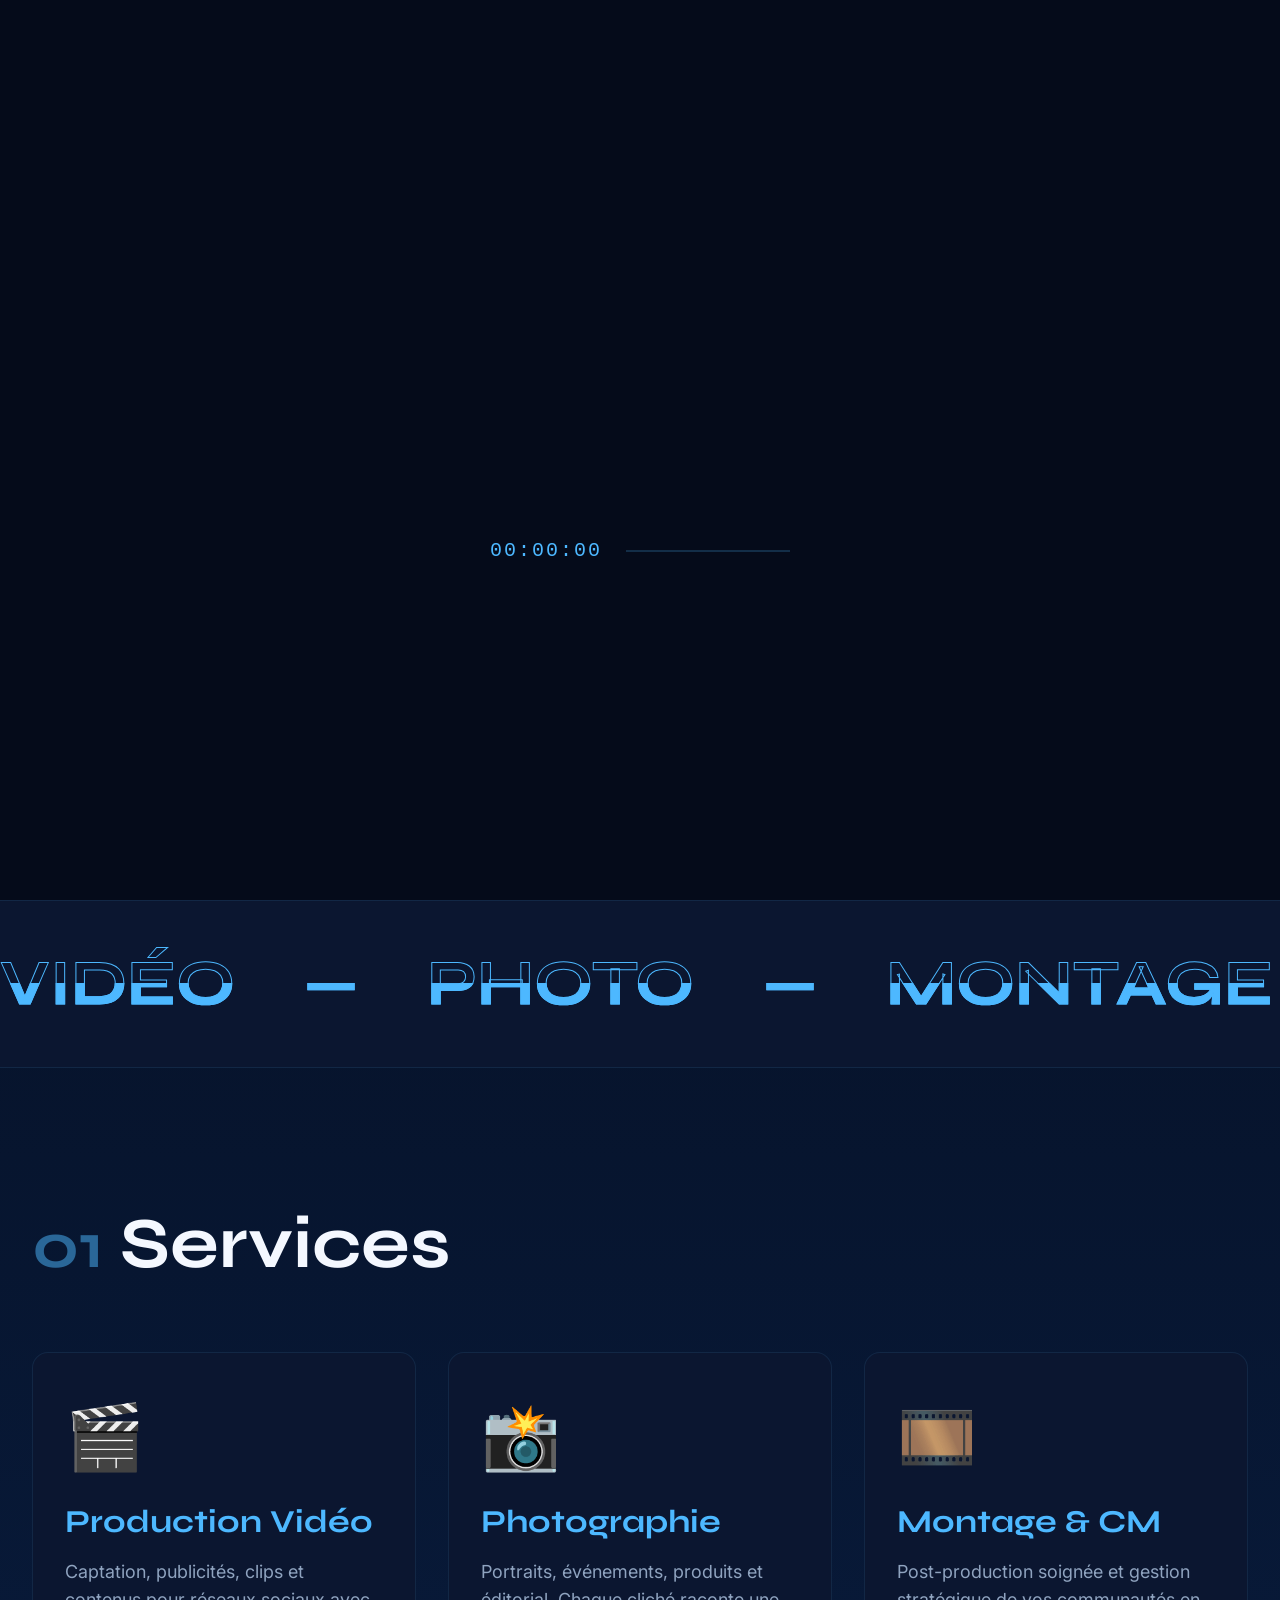
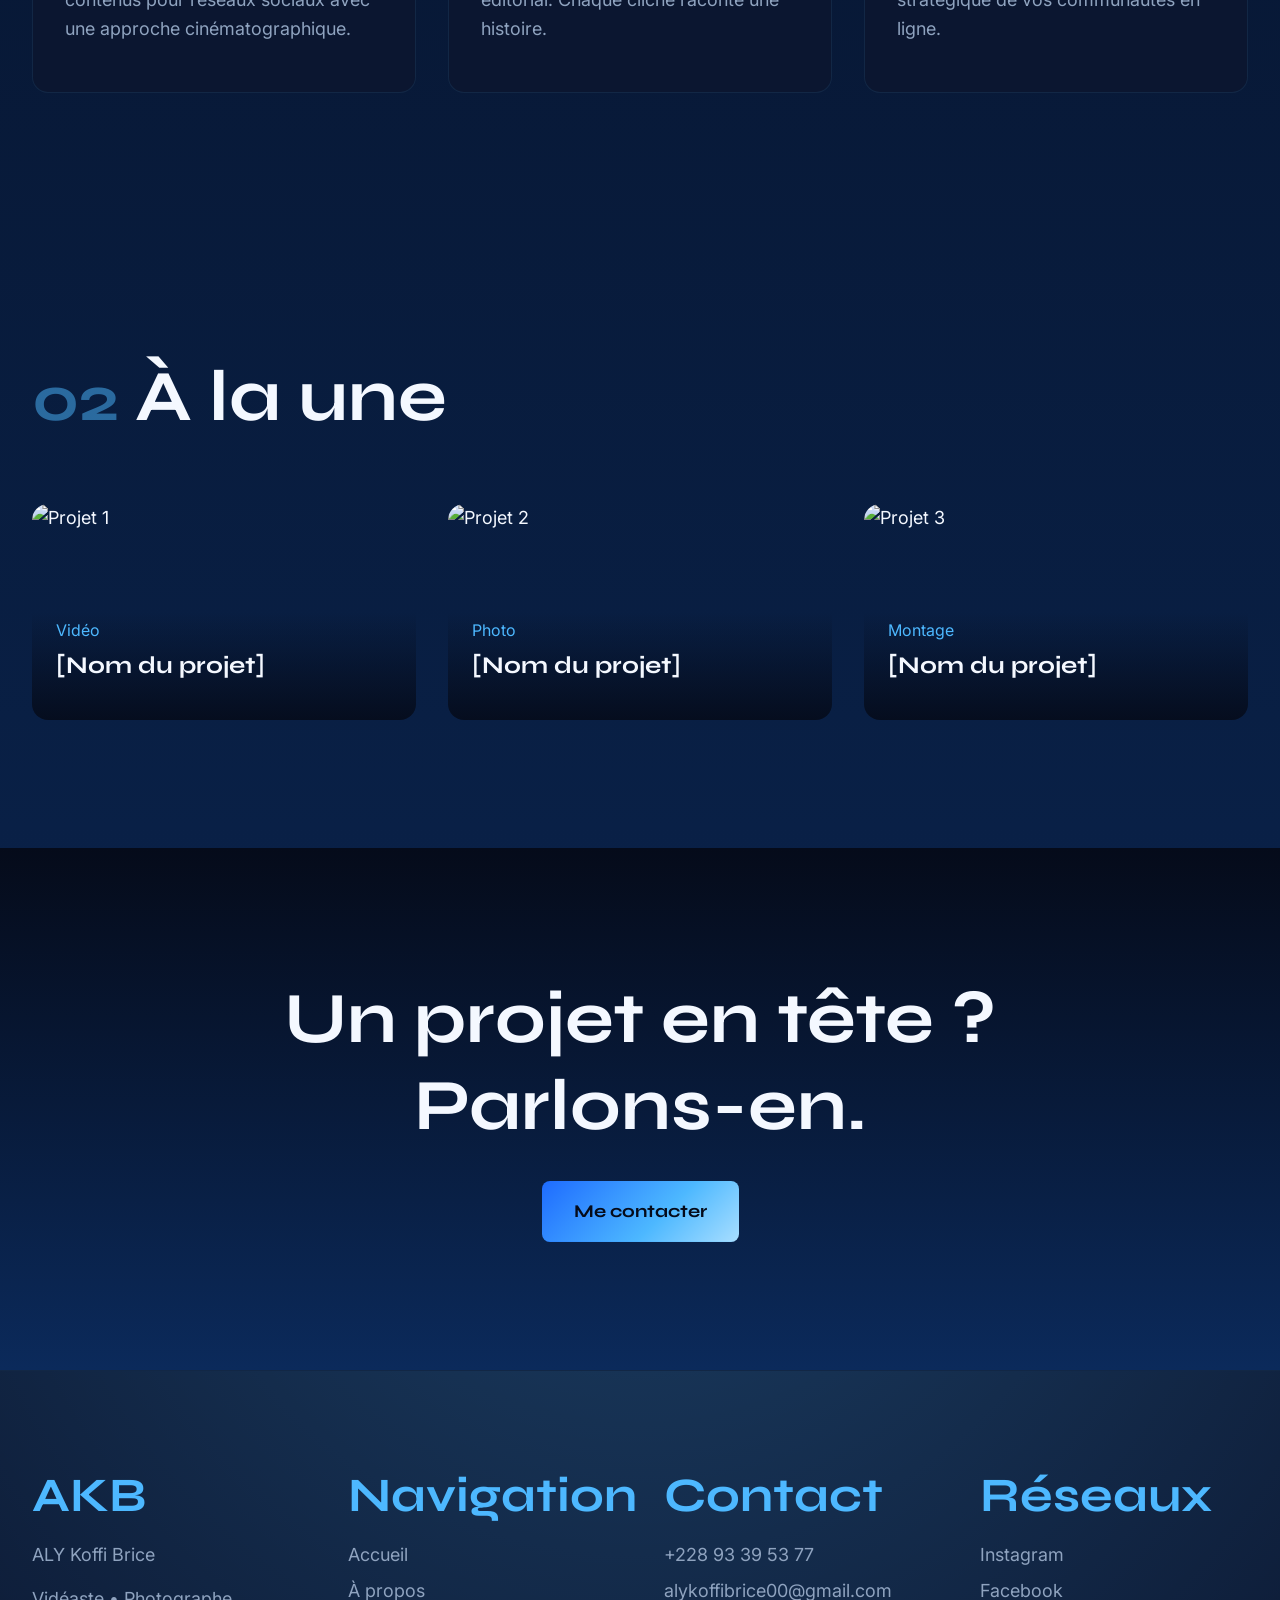
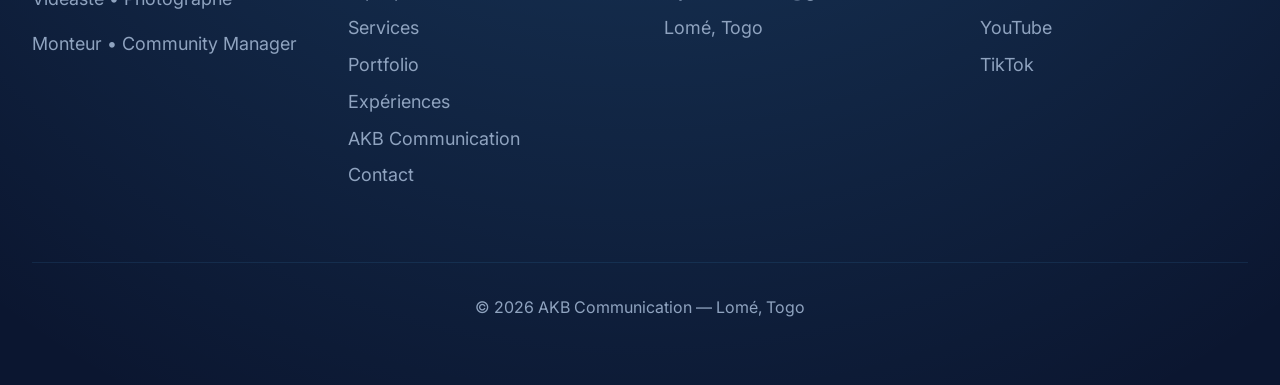
==== index.html @ 1d5a9c7b "fix: commentaire des liens favicon (fichiers inexistents)" ====
<!DOCTYPE html>
<html lang="fr">
<head>
    <meta charset="UTF-8">
    <meta name="viewport" content="width=device-width, initial-scale=1.0">
    <meta name="description" content="Portfolio d'ALY Koffi Brice (AKB), vidéaste, photographe, monteur vidéo et Community Manager basé à Lomé, Togo. Création de contenus audiovisuels professionnels pour marques et événements.">
    <meta name="keywords" content="vidéaste Lomé, photographe Lomé, monteur vidéo Togo, community manager Lomé, agence de communication Lomé, production vidéo, AKB Communication">
    <meta name="author" content="ALY Koffi Brice">
    <meta name="theme-color" content="#050B1A">
    
    <!-- Open Graph / Facebook -->
    <meta property="og:type" content="website">
    <meta property="og:url" content="https://akbdigital.com/">
    <meta property="og:title" content="AKB | Portfolio - Vidéaste & Photographe à Lomé, Togo">
    <meta property="og:description" content="Portfolio d'ALY Koffi Brice (AKB), vidéaste, photographe, monteur vidéo et Community Manager basé à Lomé, Togo.">
    <meta property="og:image" content="https://akbdigital.com/assets/images/hero-poster.jpg">
    <meta property="og:image:width" content="1200">
    <meta property="og:image:height" content="630">
    
    <!-- Twitter Card -->
    <meta name="twitter:card" content="summary_large_image">
    <meta name="twitter:title" content="AKB | Portfolio - Vidéaste & Photographe à Lomé, Togo">
    <meta name="twitter:description" content="Portfolio d'ALY Koffi Brice (AKB), vidéaste, photographe, monteur vidéo et Community Manager basé à Lomé, Togo.">
    <meta name="twitter:image" content="https://akbdigital.com/assets/images/hero-poster.jpg">
    
    <!-- Canonical -->
    <link rel="canonical" href="https://akbdigital.com/">
    
    <!-- Favicon (à décommenter après création des fichiers) -->
    <!-- <link rel="icon" type="image/png" sizes="32x32" href="assets/icons/favicon-32x32.png"> -->
    <!-- <link rel="icon" type="image/png" sizes="16x16" href="assets/icons/favicon-16x16.png"> -->
    <!-- <link rel="apple-touch-icon" sizes="180x180" href="assets/icons/apple-touch-icon.png"> -->
    
    <title>AKB | Portfolio - Vidéaste & Photographe à Lomé, Togo</title>

    <!-- Google Fonts -->
    <link rel="preconnect" href="https://fonts.googleapis.com">
    <link rel="preconnect" href="https://fonts.gstatic.com" crossorigin>
    <link href="https://fonts.googleapis.com/css2?family=Inter:wght@400;500;600&family=Syne:wght@600;700;800&display=swap" rel="stylesheet">

    <!-- CSS -->
    <link rel="stylesheet" href="css/style.css">
    <link rel="stylesheet" href="css/animations.css">
    
    <!-- JSON-LD Person -->
    <script type="application/ld+json">
    {
        "@context": "https://schema.org",
        "@type": "Person",
        "name": "ALY Koffi Brice",
        "jobTitle": "Vidéaste, Photographe, Monteur vidéo et Community Manager",
        "email": "alykoffibrice00@gmail.com",
        "telephone": "+228 93 39 53 77",
        "address": {
            "@type": "PostalAddress",
            "addressLocality": "Lomé",
            "addressCountry": "Togo"
        },
        "url": "https://akbdigital.com",
        "sameAs": [
            "https://github.com/flex68016-del/akbdigital"
        ],
        "knowsAbout": [
            "Production vidéo",
            "Photographie",
            "Montage vidéo",
            "Community Management",
            "Communication digitale"
        ]
    }
    </script>
</head>
<body>
    <!-- Lien d'accès rapide au contenu (accessibilité) -->
    <a href="#main-content" class="skip-link">Aller au contenu principal</a>
    <!-- Loader d'introduction -->
    <div class="loader" aria-hidden="true">
        <div class="loader__logo">
            <span class="loader__logo-char">A</span>
            <span class="loader__logo-char">K</span>
            <span class="loader__logo-char">B</span>
        </div>
        <div class="loader__progress">
            <div class="loader__counter">00:00:00</div>
            <div class="loader__bar-container">
                <div class="loader__bar"></div>
            </div>
        </div>
    </div>

    <!-- Curseur personnalisé -->
    <div class="custom-cursor" aria-hidden="true">
        <div class="custom-cursor__dot"></div>
        <div class="custom-cursor__circle"></div>
    </div>

    <!-- Transition de page -->
    <div class="page-transition" aria-hidden="true"></div>

    <!-- Header -->
    <header class="header">
        <div class="container header__container">
            <a href="index.html" class="header__logo">
                AK<span class="header__logo--accent">B</span>
            </a>
            <nav class="header__nav">
                <a href="index.html" class="header__link header__link--active">Accueil</a>
                <a href="a-propos.html" class="header__link">À propos</a>
                <a href="services.html" class="header__link">Services</a>
                <a href="portfolio.html" class="header__link">Portfolio</a>
                <a href="experiences.html" class="header__link">Expériences</a>
                <a href="akb-communication.html" class="header__link">AKB Communication</a>
                <a href="contact.html" class="btn btn--outline">Me contacter</a>
            </nav>
            <button class="header__toggle" aria-label="Menu" aria-expanded="false">
                <span></span>
                <span></span>
                <span></span>
            </button>
        </div>
    </header>

    <!-- Menu mobile -->
    <div class="mobile-menu" aria-hidden="true">
        <a href="index.html" class="mobile-menu__link">Accueil</a>
        <a href="a-propos.html" class="mobile-menu__link">À propos</a>
        <a href="services.html" class="mobile-menu__link">Services</a>
        <a href="portfolio.html" class="mobile-menu__link">Portfolio</a>
        <a href="experiences.html" class="mobile-menu__link">Expériences</a>
        <a href="akb-communication.html" class="mobile-menu__link">AKB Communication</a>
        <a href="contact.html" class="mobile-menu__link">Contact</a>
    </div>

    <!-- Hero -->
    <main id="main-content">
    <section class="hero">
        <div class="hero__video-container">
            <!-- Video hero - decommentez quand vous avez la vraie video -->
            <!--
            <video class="hero__video" autoplay muted loop playsinline poster="assets/images/hero-poster.jpg">
                <source src="assets/videos/hero-showreel.mp4" type="video/mp4">
            </video>
            -->
        </div>
        <div class="hero__overlay"></div>
        <div class="hero__glow"></div>

        <!-- Viseurs décoratifs -->
        <div class="viewfinder hero__viewfinder-tl">
            <div class="viewfinder__corner viewfinder__corner--tl"></div>
            <div class="viewfinder__corner viewfinder__corner--tr"></div>
            <div class="viewfinder__corner viewfinder__corner--bl"></div>
            <div class="viewfinder__corner viewfinder__corner--br"></div>
        </div>
        <div class="viewfinder hero__viewfinder-tr">
            <div class="viewfinder__corner viewfinder__corner--tl"></div>
            <div class="viewfinder__corner viewfinder__corner--tr"></div>
            <div class="viewfinder__corner viewfinder__corner--bl"></div>
            <div class="viewfinder__corner viewfinder__corner--br"></div>
        </div>
        <div class="viewfinder hero__viewfinder-bl">
            <div class="viewfinder__corner viewfinder__corner--tl"></div>
            <div class="viewfinder__corner viewfinder__corner--tr"></div>
            <div class="viewfinder__corner viewfinder__corner--bl"></div>
            <div class="viewfinder__corner viewfinder__corner--br"></div>
        </div>
        <div class="viewfinder hero__viewfinder-br">
            <div class="viewfinder__corner viewfinder__corner--tl"></div>
            <div class="viewfinder__corner viewfinder__corner--tr"></div>
            <div class="viewfinder__corner viewfinder__corner--bl"></div>
            <div class="viewfinder__corner viewfinder__corner--br"></div>
        </div>

        <div class="hero__content">
            <div class="hero__info">
                <div class="hero__rec">
                    <span class="hero__rec-dot"></span>
                    <span>REC</span>
                </div>
                <span class="hero__timecode">00:00:00</span>
                <span>—</span>
                <span>LOMÉ, TOGO</span>
            </div>

            <h1 class="hero__title">
                <span class="hero__title-line">ALY</span>
                <span class="hero__title-line"><span class="hero__title-gradient">KOFFI</span></span>
                <span class="hero__title-line">BRICE</span>
            </h1>

            <p class="hero__subtitle" id="hero-subtitle">Vidéaste</p>

            <p class="hero__tagline">
                Je crée des contenus audiovisuels qui donnent vie à votre image.
            </p>

            <div class="hero__cta">
                <a href="portfolio.html" class="btn btn--primary">Découvrir mes réalisations</a>
                <a href="contact.html" class="btn btn--outline">Me contacter</a>
            </div>
        </div>

        <div class="hero__scroll-indicator">
            <div class="hero__scroll-line"></div>
            <span class="hero__scroll-text">Scroll</span>
        </div>
    </section>

    <!-- Marquee -->
    <div class="marquee">
        <div class="marquee__content">
            <span class="marquee__text">VIDÉO</span>
            <span class="marquee__text">—</span>
            <span class="marquee__text">PHOTO</span>
            <span class="marquee__text">—</span>
            <span class="marquee__text">MONTAGE</span>
            <span class="marquee__text">—</span>
            <span class="marquee__text">COMMUNITY MANAGEMENT</span>
            <span class="marquee__text">—</span>
            <span class="marquee__text">VIDÉO</span>
            <span class="marquee__text">—</span>
            <span class="marquee__text">PHOTO</span>
            <span class="marquee__text">—</span>
            <span class="marquee__text">MONTAGE</span>
            <span class="marquee__text">—</span>
            <span class="marquee__text">COMMUNITY MANAGEMENT</span>
            <span class="marquee__text">—</span>
        </div>
    </div>

    <!-- Services Preview -->
    <section class="section services-preview">
        <div class="container">
            <div class="section-title">
                <span class="section-title__number">01</span>
                <h2 class="section-title__text">Services</h2>
            </div>
            <div class="services-preview__grid">
                <div class="service-card">
                    <div class="service-card__icon">🎬</div>
                    <h3 class="service-card__title">Production Vidéo</h3>
                    <p class="service-card__description">Captation, publicités, clips et contenus pour réseaux sociaux avec une approche cinématographique.</p>
                </div>
                <div class="service-card">
                    <div class="service-card__icon">📸</div>
                    <h3 class="service-card__title">Photographie</h3>
                    <p class="service-card__description">Portraits, événements, produits et éditorial. Chaque cliché raconte une histoire.</p>
                </div>
                <div class="service-card">
                    <div class="service-card__icon">🎞️</div>
                    <h3 class="service-card__title">Montage & CM</h3>
                    <p class="service-card__description">Post-production soignée et gestion stratégique de vos communautés en ligne.</p>
                </div>
            </div>
        </div>
    </section>

    <!-- Featured Projects -->
    <section class="section featured-projects">
        <div class="container">
            <div class="section-title">
                <span class="section-title__number">02</span>
                <h2 class="section-title__text">À la une</h2>
            </div>
            <div class="featured-projects__grid">
                <div class="project-card">
                    <img src="assets/images/portfolio-1-placeholder.jpg" alt="Projet 1" class="project-card__image" loading="lazy">
                    <div class="project-card__overlay">
                        <div>
                            <p class="project-card__category">Vidéo</p>
                            <h3 class="project-card__title">[Nom du projet]</h3>
                        </div>
                    </div>
                </div>
                <div class="project-card">
                    <img src="assets/images/portfolio-2-placeholder.jpg" alt="Projet 2" class="project-card__image" loading="lazy">
                    <div class="project-card__overlay">
                        <div>
                            <p class="project-card__category">Photo</p>
                            <h3 class="project-card__title">[Nom du projet]</h3>
                        </div>
                    </div>
                </div>
                <div class="project-card">
                    <img src="assets/images/portfolio-3-placeholder.jpg" alt="Projet 3" class="project-card__image" loading="lazy">
                    <div class="project-card__overlay">
                        <div>
                            <p class="project-card__category">Montage</p>
                            <h3 class="project-card__title">[Nom du projet]</h3>
                        </div>
                    </div>
                </div>
            </div>
        </div>
    </section>

    <!-- CTA -->
    <section class="cta-section">
        <div class="container">
            <div class="cta-section__content">
                <h2 class="cta-section__title">Un projet en tête ? Parlons-en.</h2>
                <a href="contact.html" class="btn btn--primary">Me contacter</a>
            </div>
        </div>
    </section>

    </main>

    <!-- Footer -->
    <footer class="footer">
        <div class="container">
            <div class="footer__content">
                <div class="footer__section">
                    <h4>AKB</h4>
                    <p>ALY Koffi Brice</p>
                    <p>Vidéaste • Photographe</p>
                    <p>Monteur • Community Manager</p>
                </div>
                <div class="footer__section">
                    <h4>Navigation</h4>
                    <a href="index.html" class="footer__link">Accueil</a>
                    <a href="a-propos.html" class="footer__link">À propos</a>
                    <a href="services.html" class="footer__link">Services</a>
                    <a href="portfolio.html" class="footer__link">Portfolio</a>
                    <a href="experiences.html" class="footer__link">Expériences</a>
                    <a href="akb-communication.html" class="footer__link">AKB Communication</a>
                    <a href="contact.html" class="footer__link">Contact</a>
                </div>
                <div class="footer__section">
                    <h4>Contact</h4>
                    <a href="tel:+22893395377" class="footer__link">+228 93 39 53 77</a>
                    <a href="mailto:alykoffibrice00@gmail.com" class="footer__link">alykoffibrice00@gmail.com</a>
                    <p>Lomé, Togo</p>
                </div>
                <div class="footer__section">
                    <h4>Réseaux</h4>
                    <a href="#" class="footer__link">Instagram</a>
                    <a href="#" class="footer__link">Facebook</a>
                    <a href="#" class="footer__link">YouTube</a>
                    <a href="#" class="footer__link">TikTok</a>
                </div>
            </div>
            <div class="footer__bottom">
                <p>&copy; 2026 AKB Communication — Lomé, Togo</p>
            </div>
        </div>
    </footer>

    <!-- Scripts -->
    <script src="https://cdnjs.cloudflare.com/ajax/libs/gsap/3.12.2/gsap.min.js" defer></script>
    <script src="https://cdnjs.cloudflare.com/ajax/libs/gsap/3.12.2/ScrollTrigger.min.js" defer></script>
    <script src="https://cdnjs.cloudflare.com/ajax/libs/gsap/3.12.2/Flip.min.js" defer></script>
    <script src="https://cdn.jsdelivr.net/gh/studio-freight/lenis@1.0.29/bundled/lenis.min.js" defer></script>
    <script src="https://unpkg.com/split-type" defer></script>
    <script src="js/main.js" defer></script>
    <script src="js/animations.js" defer></script>
</body>
</html>
---- css/style.css ----
/* ========================================
   Portfolio AKB - Design System
   ======================================== */

/* ========================================
   Skip Link (Accessibilité)
   ======================================== */
.skip-link {
    position: absolute;
    top: -100%;
    left: 0;
    background: var(--sky);
    color: var(--bg);
    padding: var(--space-3) var(--space-6);
    z-index: 9999;
    text-decoration: none;
    font-weight: 600;
    transition: top 0.3s ease;
}

.skip-link:focus {
    top: 0;
}

/* ========================================
   Variables CSS
   ======================================== */
:root {
    /* Couleurs de base */
    --bg: #050B1A;
    --bg-2: #0B1630;
    --text: #F4F8FF;
    --blue: #1E6BFF;
    --sky: #4DB8FF;
    --sky-light: #A8DEFF;
    --muted: #8FA3BF;
    --rec: #FF3B3B;

    /* Dégradés */
    --grad-main: linear-gradient(135deg, #1E6BFF 0%, #4DB8FF 60%, #A8DEFF 100%);
    --grad-bg: linear-gradient(180deg, #050B1A 0%, #0B2A5B 100%);
    --grad-glow: radial-gradient(circle at 50% 0%, rgba(77,184,255,0.25), transparent 60%);

    /* Typographie */
    --font-display: 'Syne', sans-serif;
    --font-body: 'Inter', sans-serif;

    /* Échelle typographique fluide avec clamp() */
    --text-xs: clamp(0.75rem, 0.7rem + 0.25vw, 0.875rem);
    --text-sm: clamp(0.875rem, 0.8rem + 0.375vw, 1rem);
    --text-base: clamp(1rem, 0.9rem + 0.5vw, 1.125rem);
    --text-lg: clamp(1.125rem, 1rem + 0.625vw, 1.25rem);
    --text-xl: clamp(1.25rem, 1.1rem + 0.75vw, 1.5rem);
    --text-2xl: clamp(1.5rem, 1.25rem + 1.25vw, 2rem);
    --text-3xl: clamp(2rem, 1.5rem + 2.5vw, 3rem);
    --text-4xl: clamp(2.5rem, 2rem + 2.5vw, 4rem);
    --text-5xl: clamp(3rem, 2.5rem + 2.5vw, 5rem);
    --text-6xl: clamp(4rem, 3rem + 5vw, 6rem);

    /* Espacement */
    --space-1: 0.25rem;
    --space-2: 0.5rem;
    --space-3: 0.75rem;
    --space-4: 1rem;
    --space-5: 1.25rem;
    --space-6: 1.5rem;
    --space-8: 2rem;
    --space-10: 2.5rem;
    --space-12: 3rem;
    --space-16: 4rem;
    --space-20: 5rem;
    --space-24: 6rem;
    --space-32: 8rem;

    /* Rayons */
    --radius-sm: 4px;
    --radius-md: 8px;
    --radius-lg: 16px;
    --radius-xl: 24px;
    --radius-full: 9999px;

    /* Ombres lumineuses */
    --shadow-glow-sm: 0 0 20px rgba(77, 184, 255, 0.3);
    --shadow-glow-md: 0 0 40px rgba(77, 184, 255, 0.4);
    --shadow-glow-lg: 0 0 60px rgba(77, 184, 255, 0.5);

    /* Durées d'animation */
    --duration-fast: 150ms;
    --duration-normal: 300ms;
    --duration-slow: 500ms;
    --duration-slower: 700ms;

    /* Easings */
    --ease-out: cubic-bezier(0.215, 0.61, 0.355, 1);
    --ease-in-out: cubic-bezier(0.645, 0.045, 0.355, 1);
    --ease-bounce: cubic-bezier(0.68, -0.55, 0.265, 1.55);
}

/* ========================================
   Reset moderne
   ======================================== */
*,
*::before,
*::after {
    margin: 0;
    padding: 0;
    box-sizing: border-box;
}

html {
    scroll-behavior: smooth;
    -webkit-font-smoothing: antialiased;
    -moz-osx-font-smoothing: grayscale;
}

body {
    font-family: var(--font-body);
    font-size: var(--text-base);
    line-height: 1.6;
    color: var(--text);
    background-color: var(--bg);
    background-image: var(--grad-bg);
    min-height: 100vh;
    overflow-x: hidden;
    position: relative;
}

/* Grain de pellicule animé */
body::before {
    content: '';
    position: fixed;
    top: 0;
    left: 0;
    right: 0;
    bottom: 0;
    background-image: url("data:image/svg+xml,%3Csvg viewBox='0 0 200 200' xmlns='http://www.w3.org/2000/svg'%3E%3Cfilter id='noise'%3E%3CfeTurbulence type='fractalNoise' baseFrequency='0.9' numOctaves='4' stitchTiles='stitch'/%3E%3C/filter%3E%3Crect width='100%' height='100%' filter='url(%23noise)'/%3E%3C/svg%3E");
    opacity: 0.05;
    pointer-events: none;
    z-index: 9999;
    animation: grain 0.5s steps(10) infinite;
}

@keyframes grain {
    0%, 100% { transform: translate(0, 0); }
    10% { transform: translate(-5%, -10%); }
    20% { transform: translate(-15%, 5%); }
    30% { transform: translate(7%, -25%); }
    40% { transform: translate(-5%, 25%); }
    50% { transform: translate(-15%, 10%); }
    60% { transform: translate(15%, 0%); }
    70% { transform: translate(0%, 15%); }
    80% { transform: translate(3%, 35%); }
    90% { transform: translate(-10%, 10%); }
}

/* Liens */
a {
    color: var(--sky);
    text-decoration: none;
    transition: color var(--duration-fast) var(--ease-out);
}

a:hover {
    color: var(--sky-light);
}

/* Images */
img,
video {
    max-width: 100%;
    height: auto;
    display: block;
}

/* Sélection de texte en --sky avec texte --bg */
::selection {
    background-color: var(--sky);
    color: var(--bg);
}

::-moz-selection {
    background-color: var(--sky);
    color: var(--bg);
}

/* Focus visible pour accessibilité */
:focus-visible {
    outline: 2px solid var(--sky);
    outline-offset: 2px;
}

/* Respect prefers-reduced-motion */
@media (prefers-reduced-motion: reduce) {
    *,
    *::before,
    *::after {
        animation-duration: 0.01ms !important;
        animation-iteration-count: 1 !important;
        transition-duration: 0.01ms !important;
        scroll-behavior: auto !important;
    }

    body::before {
        animation: none;
    }
}

/* ========================================
   Typographie
   ======================================== */
h1,
h2,
h3,
h4,
h5,
h6 {
    font-family: var(--font-display);
    font-weight: 700;
    line-height: 1.2;
    margin-bottom: var(--space-4);
}

h1 { font-size: var(--text-6xl); }
h2 { font-size: var(--text-5xl); }
h3 { font-size: var(--text-4xl); }
h4 { font-size: var(--text-3xl); }
h5 { font-size: var(--text-2xl); }
h6 { font-size: var(--text-xl); }

p {
    margin-bottom: var(--space-4);
    color: var(--muted);
}

/* ========================================
   Utilitaires
   ======================================== */
.container {
    width: 100%;
    max-width: 1400px;
    margin: 0 auto;
    padding: 0 var(--space-8);
}

.section {
    padding: var(--space-32) 0;
}

.grid {
    display: grid;
    gap: var(--space-8);
}

.grid--2 {
    grid-template-columns: repeat(2, 1fr);
}

.grid--3 {
    grid-template-columns: repeat(3, 1fr);
}

.grid--4 {
    grid-template-columns: repeat(4, 1fr);
}

@media (max-width: 768px) {
    .grid--2,
    .grid--3,
    .grid--4 {
        grid-template-columns: 1fr;
    }
}

.sr-only {
    position: absolute;
    width: 1px;
    height: 1px;
    padding: 0;
    margin: -1px;
    overflow: hidden;
    clip: rect(0, 0, 0, 0);
    white-space: nowrap;
    border: 0;
}

.text-accent {
    color: var(--sky);
}

.text-gradient {
    background: var(--grad-main);
    -webkit-background-clip: text;
    background-clip: text;
    -webkit-text-fill-color: transparent;
    color: var(--sky);
}

.glow {
    position: relative;
}

.glow::before {
    content: '';
    position: absolute;
    top: 50%;
    left: 50%;
    transform: translate(-50%, -50%);
    width: 120%;
    height: 120%;
    background: var(--grad-glow);
    pointer-events: none;
    z-index: -1;
}

.border-gradient {
    position: relative;
    border: 1px solid rgba(77, 184, 255, 0.2);
    transition: border-color var(--duration-normal) var(--ease-out);
}

.border-gradient:hover {
    border-color: var(--sky);
}

.border-gradient::before {
    content: '';
    position: absolute;
    inset: -2px;
    background: var(--grad-main);
    border-radius: inherit;
    opacity: 0;
    transition: opacity var(--duration-normal) var(--ease-out);
    z-index: -1;
    filter: blur(8px);
}

.border-gradient:hover::before {
    opacity: 0.5;
}

/* ========================================
   Composants
   ======================================== */

/* Bouton Primary */
.btn {
    display: inline-flex;
    align-items: center;
    justify-content: center;
    padding: var(--space-4) var(--space-8);
    font-family: var(--font-display);
    font-weight: 700;
    font-size: var(--text-base);
    border: none;
    border-radius: var(--radius-md);
    cursor: pointer;
    transition: transform var(--duration-fast) var(--ease-out), box-shadow var(--duration-normal) var(--ease-out);
    text-decoration: none;
    position: relative;
    overflow: hidden;
}

.btn:focus-visible {
    outline: 2px solid var(--sky);
    outline-offset: 2px;
}

.btn--primary {
    background: var(--grad-main);
    color: var(--bg);
}

.btn--primary::before {
    content: '';
    position: absolute;
    top: 0;
    left: 0;
    right: 0;
    bottom: 0;
    background: var(--grad-main);
    transform: translateY(100%);
    transition: transform var(--duration-normal) var(--ease-out);
}

.btn--primary:hover {
    transform: translateY(-2px);
    box-shadow: var(--shadow-glow-md);
}

.btn--primary:hover::before {
    transform: translateY(0);
}

.btn--primary span {
    position: relative;
    z-index: 1;
}

/* Bouton Outline */
.btn--outline {
    background: transparent;
    color: var(--sky);
    border: 2px solid var(--sky);
}

.btn--outline:hover {
    background: var(--grad-main);
    color: var(--bg);
    border-color: transparent;
    transform: translateY(-2px);
    box-shadow: var(--shadow-glow-sm);
}

/* Tag */
.tag {
    display: inline-flex;
    align-items: center;
    padding: var(--space-2) var(--space-4);
    font-size: var(--text-sm);
    font-weight: 600;
    color: var(--sky);
    background: rgba(77, 184, 255, 0.1);
    border: 1px solid rgba(77, 184, 255, 0.2);
    border-radius: var(--radius-full);
}

/* Link avec soulignement animé */
.link-underline {
    position: relative;
    display: inline-block;
}

.link-underline::after {
    content: '';
    position: absolute;
    bottom: -2px;
    left: 0;
    width: 100%;
    height: 2px;
    background: var(--grad-main);
    transform: scaleX(0);
    transform-origin: left;
    transition: transform var(--duration-normal) var(--ease-out);
}

.link-underline:hover::after {
    transform: scaleX(1);
}

/* Section Title avec numéro */
.section-title {
    display: flex;
    align-items: baseline;
    gap: var(--space-4);
    margin-bottom: var(--space-12);
}

.section-title__number {
    font-family: var(--font-display);
    font-size: var(--text-4xl);
    font-weight: 700;
    color: var(--sky);
    opacity: 0.5;
}

.section-title__text {
    font-family: var(--font-display);
    font-size: var(--text-5xl);
    font-weight: 700;
    color: var(--text);
}
---- css/animations.css ----
/* ========================================
   Portfolio AKB - Animations CSS
   ======================================== */

/* ========================================
   Loader d'introduction
   ======================================== */
.loader {
    position: fixed;
    top: 0;
    left: 0;
    right: 0;
    bottom: 0;
    background: var(--bg);
    z-index: 10000;
    display: flex;
    flex-direction: column;
    align-items: center;
    justify-content: center;
}

.loader__logo {
    font-family: var(--font-display);
    font-size: var(--text-6xl);
    font-weight: 700;
    color: var(--text);
    margin-bottom: var(--space-12);
    overflow: hidden;
}

.loader__logo-char {
    display: inline-block;
    opacity: 0;
    transform: translateY(100%);
}

.loader__progress {
    width: 300px;
    max-width: 80%;
    display: flex;
    align-items: center;
    gap: var(--space-4);
}

.loader__counter {
    font-family: 'Courier New', monospace;
    font-size: var(--text-lg);
    color: var(--sky);
    letter-spacing: 0.1em;
    min-width: 120px;
}

.loader__bar-container {
    flex: 1;
    height: 2px;
    background: rgba(77, 184, 255, 0.2);
    overflow: hidden;
}

.loader__bar {
    height: 100%;
    background: var(--grad-main);
    width: 0%;
}

/* Respect prefers-reduced-motion */
@media (prefers-reduced-motion: reduce) {
    .loader {
        display: none;
    }
}

/* ========================================
   Header fixe
   ======================================== */
.header {
    position: fixed;
    top: 0;
    left: 0;
    right: 0;
    z-index: 1000;
    padding: var(--space-6) 0;
    background: rgba(5, 11, 26, 0.8);
    backdrop-filter: blur(10px);
    border-bottom: 1px solid rgba(77, 184, 255, 0.1);
    transition: transform var(--duration-normal) var(--ease-out);
}

.header--hidden {
    transform: translateY(-100%);
}

.header__container {
    display: flex;
    justify-content: space-between;
    align-items: center;
}

.header__logo {
    font-family: var(--font-display);
    font-size: var(--text-2xl);
    font-weight: 700;
    color: var(--text);
    text-decoration: none;
}

.header__logo--accent {
    color: var(--sky);
}

.header__nav {
    display: flex;
    align-items: center;
    gap: var(--space-8);
}

.header__link {
    color: var(--muted);
    text-decoration: none;
    font-weight: 500;
    position: relative;
    transition: color var(--duration-fast) var(--ease-out);
}

.header__link:hover,
.header__link--active {
    color: var(--sky);
}

.header__link--active::after {
    content: '';
    position: absolute;
    bottom: -4px;
    left: 0;
    width: 100%;
    height: 2px;
    background: var(--grad-main);
}

/* ========================================
   Menu mobile
   ======================================== */
.header__toggle {
    display: none;
    background: none;
    border: none;
    color: var(--text);
    font-size: var(--text-2xl);
    cursor: pointer;
    z-index: 1002;
    padding: var(--space-2);
}

.header__toggle span {
    display: block;
    width: 24px;
    height: 2px;
    background: var(--text);
    margin: 4px 0;
    transition: all var(--duration-normal) var(--ease-out);
}

.header__toggle--active span:nth-child(1) {
    transform: rotate(45deg) translate(5px, 5px);
}

.header__toggle--active span:nth-child(2) {
    opacity: 0;
}

.header__toggle--active span:nth-child(3) {
    transform: rotate(-45deg) translate(5px, -5px);
}

.mobile-menu {
    position: fixed;
    top: 0;
    left: 0;
    right: 0;
    bottom: 0;
    background: var(--bg);
    z-index: 1001;
    display: flex;
    flex-direction: column;
    align-items: center;
    justify-content: center;
    gap: var(--space-8);
    opacity: 0;
    visibility: hidden;
    transition: opacity var(--duration-normal) var(--ease-out), visibility var(--duration-normal);
}

.mobile-menu--open {
    opacity: 1;
    visibility: visible;
}

.mobile-menu__link {
    font-family: var(--font-display);
    font-size: var(--text-4xl);
    font-weight: 700;
    color: var(--text);
    text-decoration: none;
    opacity: 0;
    transform: translateY(20px);
}

.mobile-menu--open .mobile-menu__link {
    opacity: 1;
    transform: translateY(0);
}

@media (max-width: 768px) {
    .header__nav {
        display: none;
    }

    .header__toggle {
        display: block;
    }
}

/* ========================================
   Footer
   ======================================== */
.footer {
    padding: var(--space-24) 0 var(--space-12);
    background: var(--bg-2);
    border-top: 1px solid rgba(77, 184, 255, 0.1);
    position: relative;
    overflow: hidden;
}

.footer::before {
    content: '';
    position: absolute;
    top: 50%;
    left: 50%;
    transform: translate(-50%, -50%);
    width: 200%;
    height: 200%;
    background: var(--grad-glow);
    pointer-events: none;
    z-index: 0;
}

.footer__content {
    position: relative;
    z-index: 1;
    display: grid;
    grid-template-columns: repeat(auto-fit, minmax(250px, 1fr));
    gap: var(--space-12);
}

.footer__section h4 {
    color: var(--sky);
    margin-bottom: var(--space-4);
}

.footer__link {
    display: block;
    color: var(--muted);
    margin-bottom: var(--space-2);
    transition: color var(--duration-fast) var(--ease-out);
}

.footer__link:hover {
    color: var(--sky);
}

.footer__bottom {
    position: relative;
    z-index: 1;
    margin-top: var(--space-16);
    padding-top: var(--space-8);
    border-top: 1px solid rgba(77, 184, 255, 0.1);
    text-align: center;
    color: var(--muted);
    font-size: var(--text-sm);
}

/* ========================================
   Curseur personnalisé (desktop et pointeur précis uniquement)
   ======================================== */
.custom-cursor {
    position: fixed;
    top: 0;
    left: 0;
    pointer-events: none;
    z-index: 9998;
    mix-blend-mode: difference;
}

.custom-cursor__dot {
    position: absolute;
    width: 8px;
    height: 8px;
    background: var(--sky);
    border-radius: 50%;
    transform: translate(-50%, -50%);
}

.custom-cursor__circle {
    position: absolute;
    width: 40px;
    height: 40px;
    border: 2px solid var(--sky);
    border-radius: 50%;
    transform: translate(-50%, -50%);
    transition: width 0.3s ease, height 0.3s ease, background 0.3s ease;
}

.custom-cursor--hover .custom-cursor__circle {
    width: 60px;
    height: 60px;
    background: var(--grad-main);
    border-color: transparent;
}

.custom-cursor--view .custom-cursor__circle::after {
    content: 'Voir';
    position: absolute;
    top: 50%;
    left: 50%;
    transform: translate(-50%, -50%);
    font-size: 12px;
    color: var(--bg);
    font-weight: 600;
}

/* Désactiver le curseur personnalisé sur mobile et si prefers-reduced-motion */
@media (max-width: 768px), (pointer: coarse), (prefers-reduced-motion: reduce) {
    .custom-cursor {
        display: none;
    }
}

/* ========================================
   Transition de page (rideau)
   ========================================
 */
.page-transition {
    position: fixed;
    top: 0;
    left: 0;
    right: 0;
    bottom: 0;
    background: var(--grad-main);
    z-index: 10001;
    transform: translateY(-100%);
    pointer-events: none;
}

.page-transition--active {
    transform: translateY(0);
}

@media (prefers-reduced-motion: reduce) {
    .page-transition {
        display: none;
    }
}

/* ========================================
   Hero cinématographique
   ======================================== */
.hero {
    position: relative;
    height: 100vh;
    overflow: hidden;
    display: flex;
    align-items: center;
    justify-content: center;
}

.hero__video-container {
    position: absolute;
    top: 0;
    left: 0;
    right: 0;
    bottom: 0;
    z-index: 0;
}

.hero__video {
    width: 100%;
    height: 100%;
    object-fit: cover;
}

.hero__overlay {
    position: absolute;
    top: 0;
    left: 0;
    right: 0;
    bottom: 0;
    background: linear-gradient(
        to bottom,
        transparent 0%,
        rgba(5, 11, 26, 0.3) 50%,
        var(--bg) 100%
    );
    z-index: 1;
}

.hero__glow {
    position: absolute;
    top: 0;
    left: 50%;
    transform: translateX(-50%);
    width: 120%;
    height: 60%;
    background: var(--grad-glow);
    z-index: 2;
    pointer-events: none;
}

.hero__content {
    position: relative;
    z-index: 3;
    text-align: center;
    padding: 0 var(--space-8);
}

.hero__info {
    display: flex;
    align-items: center;
    justify-content: center;
    gap: var(--space-8);
    margin-bottom: var(--space-12);
    font-family: 'Courier New', monospace;
    font-size: var(--text-sm);
    color: var(--muted);
    letter-spacing: 0.1em;
}

.hero__rec {
    display: flex;
    align-items: center;
    gap: var(--space-2);
}

.hero__rec-dot {
    width: 8px;
    height: 8px;
    background: var(--rec);
    border-radius: 50%;
    animation: rec-blink 1s ease-in-out infinite;
}

@keyframes rec-blink {
    0%, 100% { opacity: 1; }
    50% { opacity: 0.3; }
}

.hero__title {
    font-size: var(--text-6xl);
    font-weight: 800;
    margin-bottom: var(--space-8);
    line-height: 1.1;
}

.hero__title-line {
    overflow: visible;
    display: inline; /* Change de block a inline pour affichage sur une ligne */
}

.hero__title-gradient {
    color: var(--sky-light); /* Couleur unie claire bleu ciel */
    /* background-clip: text desactive pour meilleure visibilite */
}

.hero__subtitle {
    font-size: var(--text-3xl);
    color: var(--sky);
    margin-bottom: var(--space-6);
    min-height: 3.5rem;
}

.hero__tagline {
    font-size: var(--text-xl);
    color: var(--text);
    max-width: 600px;
    margin: 0 auto var(--space-12);
}

.hero__cta {
    display: flex;
    gap: var(--space-4);
    justify-content: center;
    flex-wrap: wrap;
}

.hero__scroll-indicator {
    position: absolute;
    bottom: var(--space-12);
    left: 50%;
    transform: translateX(-50%);
    z-index: 3;
    display: flex;
    flex-direction: column;
    align-items: center;
    gap: var(--space-2);
}

.hero__scroll-line {
    width: 2px;
    height: 60px;
    background: var(--grad-main);
    animation: scroll-flow 2s ease-in-out infinite;
}

@keyframes scroll-flow {
    0% { transform: scaleY(0); transform-origin: top; }
    50% { transform: scaleY(1); transform-origin: top; }
    51% { transform-origin: bottom; }
    100% { transform: scaleY(0); transform-origin: bottom; }
}

.hero__scroll-text {
    font-size: var(--text-xs);
    color: var(--muted);
    letter-spacing: 0.2em;
    text-transform: uppercase;
}

/* Viseur de caméra décoratif */
.viewfinder {
    position: absolute;
    width: 100px;
    height: 100px;
    pointer-events: none;
}

.viewfinder__corner {
    position: absolute;
    width: 20px;
    height: 20px;
    border: 2px solid var(--sky);
    opacity: 0.3;
}

.viewfinder__corner--tl { top: 0; left: 0; border-right: none; border-bottom: none; }
.viewfinder__corner--tr { top: 0; right: 0; border-left: none; border-bottom: none; }
.viewfinder__corner--bl { bottom: 0; left: 0; border-right: none; border-top: none; }
.viewfinder__corner--br { bottom: 0; right: 0; border-left: none; border-top: none; }

.hero__viewfinder-tl { top: var(--space-8); left: var(--space-8); }
.hero__viewfinder-tr { top: var(--space-8); right: var(--space-8); }
.hero__viewfinder-bl { bottom: var(--space-8); left: var(--space-8); }
.hero__viewfinder-br { bottom: var(--space-8); right: var(--space-8); }

/* ========================================
   Marquee (bandeau défilant)
   ======================================== */
.marquee {
    overflow: hidden;
    white-space: nowrap;
    padding: var(--space-8) 0;
    background: var(--bg-2);
    border-top: 1px solid rgba(77, 184, 255, 0.1);
    border-bottom: 1px solid rgba(77, 184, 255, 0.1);
}

.marquee__content {
    display: inline-block;
    animation: marquee 20s linear infinite;
}

.marquee__text {
    font-family: var(--font-display);
    font-size: var(--text-4xl);
    font-weight: 700;
    color: transparent;
    -webkit-text-stroke: 1px var(--sky);
    background: linear-gradient(to bottom, transparent 50%, var(--sky) 50%);
    -webkit-background-clip: text;
    background-clip: text;
    margin-right: var(--space-16);
}

@keyframes marquee {
    0% { transform: translateX(0); }
    100% { transform: translateX(-50%); }
}

/* ========================================
   Cartes de service
   ======================================== */
.services-preview {
    padding: var(--space-32) 0;
}

.services-preview__grid {
    display: grid;
    grid-template-columns: repeat(3, 1fr);
    gap: var(--space-8);
}

.service-card {
    background: var(--bg-2);
    border: 1px solid rgba(77, 184, 255, 0.1);
    border-radius: var(--radius-lg);
    padding: var(--space-8);
    transition: border-color var(--duration-normal) var(--ease-out);
}

.service-card:hover {
    border-color: var(--sky);
}

.service-card__icon {
    font-size: var(--text-4xl);
    margin-bottom: var(--space-4);
}

.service-card__title {
    font-size: var(--text-2xl);
    color: var(--sky);
    margin-bottom: var(--space-4);
}

.service-card__description {
    color: var(--muted);
}

@media (max-width: 768px) {
    .services-preview__grid {
        grid-template-columns: 1fr;
    }
}

/* ========================================
   Projets à la une
   ======================================== */
.featured-projects {
    padding: var(--space-32) 0;
}

.featured-projects__grid {
    display: grid;
    grid-template-columns: repeat(3, 1fr);
    gap: var(--space-8);
}

.project-card {
    position: relative;
    overflow: hidden;
    border-radius: var(--radius-lg);
    aspect-ratio: 16/9;
}

.project-card__image {
    width: 100%;
    height: 100%;
    object-fit: cover;
    transition: transform var(--duration-slow) var(--ease-out);
}

.project-card:hover .project-card__image {
    transform: scale(1.1);
}

.project-card__overlay {
    position: absolute;
    inset: 0;
    background: linear-gradient(
        to top,
        rgba(5, 11, 26, 0.9) 0%,
        transparent 50%
    );
    display: flex;
    align-items: flex-end;
    padding: var(--space-6);
}

.project-card__title {
    font-size: var(--text-xl);
    color: var(--text);
}

.project-card__category {
    font-size: var(--text-sm);
    color: var(--sky);
    margin-bottom: var(--space-2);
}

@media (max-width: 768px) {
    .featured-projects__grid {
        grid-template-columns: 1fr;
    }
}

/* ========================================
   CTA Section
   ======================================== */
.cta-section {
    padding: var(--space-32) 0;
    background: var(--grad-bg);
    text-align: center;
}

.cta-section__content {
    max-width: 800px;
    margin: 0 auto;
}

.cta-section__title {
    font-size: var(--text-5xl);
    margin-bottom: var(--space-8);
}

/* ========================================
   Page À propos
   ======================================== */
.about-hero {
    padding: var(--space-32) 0;
    text-align: center;
}

.about-hero__title {
    font-size: var(--text-6xl);
    margin-bottom: var(--space-12);
}

/* Présentation en 2 colonnes */
.about-presentation {
    padding: var(--space-32) 0;
}

.about-presentation__grid {
    display: grid;
    grid-template-columns: 1fr 1fr;
    gap: var(--space-16);
    align-items: center;
}

.about-presentation__portrait {
    position: relative;
    aspect-ratio: 4/5;
    overflow: hidden;
    border-radius: var(--radius-lg);
}

.about-presentation__portrait img {
    width: 100%;
    height: 100%;
    object-fit: cover;
}

.about-presentation__portrait-frame {
    position: absolute;
    inset: 0;
    border: 2px solid var(--sky);
    border-radius: var(--radius-lg);
    pointer-events: none;
}

.about-presentation__portrait-frame::before,
.about-presentation__portrait-frame::after {
    content: '';
    position: absolute;
    width: 20px;
    height: 20px;
    border: 2px solid var(--sky);
}

.about-presentation__portrait-frame::before {
    top: -10px;
    left: -10px;
    border-right: none;
    border-bottom: none;
}

.about-presentation__portrait-frame::after {
    bottom: -10px;
    right: -10px;
    border-left: none;
    border-top: none;
}

.about-presentation__text {
    font-size: var(--text-lg);
    line-height: 1.8;
    color: var(--muted);
}

.about-presentation__text .word {
    display: inline-block;
    transition: color var(--duration-normal) var(--ease-out);
}

.about-presentation__text .word.visible {
    color: var(--text);
}

/* Bloc citation objectif */
.about-objective {
    padding: var(--space-32) 0;
    background: var(--bg-2);
    text-align: center;
}

.about-objective__quote {
    font-size: var(--text-3xl);
    font-family: var(--font-display);
    font-weight: 700;
    max-width: 900px;
    margin: 0 auto;
    line-height: 1.4;
}

.about-objective__quote .highlight {
    background: var(--grad-main);
    -webkit-background-clip: text;
    background-clip: text;
    -webkit-text-fill-color: transparent;
}

/* Compétences */
.about-skills {
    padding: var(--space-32) 0;
}

.about-skills__grid {
    display: grid;
    grid-template-columns: repeat(2, 1fr);
    gap: var(--space-8);
}

.skill-card {
    background: var(--bg-2);
    border: 1px solid rgba(77, 184, 255, 0.1);
    border-radius: var(--radius-lg);
    padding: var(--space-8);
}

.skill-card__title {
    font-size: var(--text-2xl);
    color: var(--sky);
    margin-bottom: var(--space-4);
}

.skill-card__list {
    list-style: none;
    padding: 0;
}

.skill-card__list li {
    color: var(--muted);
    margin-bottom: var(--space-2);
    padding-left: var(--space-4);
    position: relative;
    opacity: 0;
    transform: translateX(-20px);
}

.skill-card__list li::before {
    content: '▸';
    position: absolute;
    left: 0;
    color: var(--sky);
}

.skill-card__list li.visible {
    opacity: 1;
    transform: translateX(0);
}

/* Timeline parcours */
.about-timeline {
    padding: var(--space-32) 0;
}

.about-timeline__container {
    max-width: 800px;
    margin: 0 auto;
    position: relative;
}

.about-timeline__line {
    position: absolute;
    left: 20px;
    top: 0;
    bottom: 0;
    width: 2px;
    background: rgba(77, 184, 255, 0.2);
}

.about-timeline__line-progress {
    position: absolute;
    top: 0;
    left: 0;
    width: 100%;
    height: 0%;
    background: var(--grad-main);
}

.timeline-item {
    position: relative;
    padding-left: var(--space-16);
    margin-bottom: var(--space-12);
    opacity: 0;
    transform: translateY(30px);
}

.timeline-item.visible {
    opacity: 1;
    transform: translateY(0);
}

.timeline-item__dot {
    position: absolute;
    left: 12px;
    top: 0;
    width: 18px;
    height: 18px;
    background: var(--bg);
    border: 2px solid var(--sky);
    border-radius: 50%;
    z-index: 1;
}

.timeline-item__date {
    font-family: 'Courier New', monospace;
    font-size: var(--text-sm);
    color: var(--sky);
    margin-bottom: var(--space-2);
}

.timeline-item__title {
    font-size: var(--text-xl);
    color: var(--text);
    margin-bottom: var(--space-2);
}

.timeline-item__company {
    font-size: var(--text-base);
    color: var(--muted);
    margin-bottom: var(--space-4);
}

@media (max-width: 768px) {
    .about-presentation__grid {
        grid-template-columns: 1fr;
    }

    .about-skills__grid {
        grid-template-columns: 1fr;
    }
}

/* ========================================
   Page Services
   ======================================== */
.services-hero {
    padding: var(--space-32) 0;
    text-align: center;
}

.services-hero__title {
    font-size: var(--text-6xl);
    margin-bottom: var(--space-12);
}

/* Services list interactive */
.services-list {
    padding: var(--space-32) 0;
}

.service-item {
    position: relative;
    border-bottom: 1px solid rgba(77, 184, 255, 0.1);
    padding: var(--space-12) 0;
    cursor: pointer;
    overflow: hidden;
}

.service-item__header {
    display: flex;
    align-items: center;
    justify-content: space-between;
    padding-right: var(--space-8);
}

.service-item__number {
    font-family: var(--font-display);
    font-size: var(--text-6xl);
    font-weight: 700;
    color: var(--muted);
    transition: color var(--duration-normal) var(--ease-out);
    min-width: 100px;
}

.service-item__title {
    font-family: var(--font-display);
    font-size: var(--text-4xl);
    font-weight: 700;
    color: var(--text);
    flex: 1;
    padding: 0 var(--space-8);
}

.service-item__line {
    width: 0;
    height: 2px;
    background: var(--grad-main);
    transition: width var(--duration-normal) var(--ease-out);
}

.service-item:hover .service-item__number {
    background: var(--grad-main);
    -webkit-background-clip: text;
    background-clip: text;
    -webkit-text-fill-color: transparent;
}

.service-item:hover .service-item__line {
    width: 100%;
}

.service-item__content {
    max-height: 0;
    overflow: hidden;
    padding: 0 var(--space-8);
    opacity: 0;
    transition: max-height var(--duration-slow) var(--ease-out), opacity var(--duration-normal) var(--ease-out), padding var(--duration-normal) var(--ease-out);
}

.service-item--active .service-item__content {
    max-height: 500px;
    opacity: 1;
    padding: var(--space-8) 0;
}

.service-item__description {
    font-size: var(--text-lg);
    color: var(--muted);
    line-height: 1.8;
    max-width: 800px;
}

.service-item__floating-image {
    position: fixed;
    width: 300px;
    height: 200px;
    background: var(--bg-2);
    border: 1px solid rgba(77, 184, 255, 0.2);
    border-radius: var(--radius-md);
    pointer-events: none;
    z-index: 10;
    opacity: 0;
    transition: opacity var(--duration-fast) var(--ease-out);
    display: flex;
    align-items: center;
    justify-content: center;
    color: var(--muted);
}

.service-item:hover .service-item__floating-image {
    opacity: 1;
}

@media (max-width: 768px) {
    .service-item__header {
        flex-direction: column;
        align-items: flex-start;
        gap: var(--space-4);
    }

    .service-item__title {
        font-size: var(--text-2xl);
    }

    .service-item__number {
        font-size: var(--text-3xl);
    }

    .service-item__floating-image {
        display: none;
    }
}

/* Process comment je travaille */
.process-section {
    padding: var(--space-32) 0;
}

.process-steps {
    max-width: 800px;
    margin: 0 auto;
    position: relative;
}

.process-steps__line {
    position: absolute;
    left: 20px;
    top: 0;
    bottom: 0;
    width: 2px;
    background: rgba(77, 184, 255, 0.2);
}

.process-steps__line-progress {
    position: absolute;
    top: 0;
    left: 0;
    width: 100%;
    height: 0%;
    background: var(--grad-main);
}

.process-step {
    position: relative;
    padding-left: var(--space-16);
    margin-bottom: var(--space-12);
}

.process-step__dot {
    position: absolute;
    left: 12px;
    top: 0;
    width: 18px;
    height: 18px;
    background: var(--bg);
    border: 2px solid var(--sky);
    border-radius: 50%;
    z-index: 1;
}

.process-step__number {
    font-family: var(--font-display);
    font-size: var(--text-2xl);
    font-weight: 700;
    color: var(--sky);
    margin-bottom: var(--space-2);
}

.process-step__title {
    font-size: var(--text-xl);
    color: var(--text);
    margin-bottom: var(--space-2);
}

.process-step__description {
    color: var(--muted);
}

/* ========================================
   Page Portfolio
   ======================================== */
.portfolio-hero {
    padding: var(--space-32) 0;
    text-align: center;
}

.portfolio-hero__title {
    font-size: var(--text-6xl);
    margin-bottom: var(--space-12);
}

/* Filtres */
.portfolio-filters {
    padding: var(--space-8) 0;
    display: flex;
    justify-content: center;
    gap: var(--space-4);
    flex-wrap: wrap;
}

.portfolio-filter {
    padding: var(--space-3) var(--space-6);
    font-family: var(--font-display);
    font-size: var(--text-base);
    font-weight: 600;
    color: var(--muted);
    background: transparent;
    border: 1px solid rgba(77, 184, 255, 0.2);
    border-radius: var(--radius-full);
    cursor: pointer;
    transition: all var(--duration-normal) var(--ease-out);
}

.portfolio-filter:hover {
    color: var(--sky);
    border-color: var(--sky);
}

.portfolio-filter--active {
    background: var(--grad-main);
    color: var(--bg);
    border-color: transparent;
}

/* Grille masonry */
.portfolio-grid {
    padding: var(--space-16) 0;
    display: grid;
    grid-template-columns: repeat(4, 1fr);
    grid-auto-rows: 300px;
    gap: var(--space-4);
}

.portfolio-item {
    position: relative;
    overflow: hidden;
    border-radius: var(--radius-md);
    cursor: pointer;
}

.portfolio-item--large {
    grid-column: span 2;
    grid-row: span 2;
}

.portfolio-item--wide {
    grid-column: span 2;
}

.portfolio-item--tall {
    grid-row: span 2;
}

.portfolio-item__media {
    width: 100%;
    height: 100%;
    object-fit: cover;
    transition: transform var(--duration-slow) var(--ease-out);
}

.portfolio-item:hover .portfolio-item__media {
    transform: scale(1.05);
}

.portfolio-item__overlay {
    position: absolute;
    inset: 0;
    background: linear-gradient(
        to top,
        rgba(5, 11, 26, 0.95) 0%,
        transparent 60%
    );
    opacity: 0;
    transition: opacity var(--duration-normal) var(--ease-out);
    display: flex;
    flex-direction: column;
    justify-content: flex-end;
    padding: var(--space-6);
}

.portfolio-item:hover .portfolio-item__overlay {
    opacity: 1;
}

.portfolio-item__category {
    font-size: var(--text-sm);
    color: var(--sky);
    margin-bottom: var(--space-2);
}

.portfolio-item__title {
    font-size: var(--text-lg);
    color: var(--text);
    margin-bottom: var(--space-2);
}

.portfolio-item__client {
    font-size: var(--text-sm);
    color: var(--muted);
}

.portfolio-item__video-indicator {
    position: absolute;
    top: var(--space-4);
    right: var(--space-4);
    width: 40px;
    height: 40px;
    background: rgba(5, 11, 26, 0.8);
    border-radius: 50%;
    display: flex;
    align-items: center;
    justify-content: center;
    font-size: var(--text-lg);
    color: var(--text);
    opacity: 0;
    transition: opacity var(--duration-normal) var(--ease-out);
}

.portfolio-item:hover .portfolio-item__video-indicator {
    opacity: 1;
}

@media (max-width: 1024px) {
    .portfolio-grid {
        grid-template-columns: repeat(2, 1fr);
    }
}

@media (max-width: 768px) {
    .portfolio-grid {
        grid-template-columns: 1fr;
        grid-auto-rows: 250px;
    }

    .portfolio-item--large,
    .portfolio-item--wide,
    .portfolio-item--tall {
        grid-column: span 1;
        grid-row: span 1;
    }
}

/* Collaborations */
.collaborations {
    padding: var(--space-32) 0;
    text-align: center;
}

.collaborations__title {
    font-size: var(--text-3xl);
    margin-bottom: var(--space-12);
    color: var(--sky);
}

.collaborations__list {
    display: flex;
    flex-wrap: wrap;
    justify-content: center;
    gap: var(--space-8);
}

.collaborations__item {
    font-family: var(--font-display);
    font-size: var(--text-2xl);
    font-weight: 700;
    color: var(--text);
}

/* Lightbox */
.lightbox {
    position: fixed;
    inset: 0;
    background: rgba(5, 11, 26, 0.95);
    z-index: 10002;
    display: flex;
    align-items: center;
    justify-content: center;
    opacity: 0;
    visibility: hidden;
    transition: opacity var(--duration-normal) var(--ease-out), visibility var(--duration-normal);
}

.lightbox--active {
    opacity: 1;
    visibility: visible;
}

.lightbox__content {
    position: relative;
    max-width: 90vw;
    max-height: 90vh;
}

.lightbox__media {
    max-width: 100%;
    max-height: 80vh;
    border-radius: var(--radius-md);
}

.lightbox__caption {
    position: absolute;
    bottom: 0;
    left: 0;
    right: 0;
    padding: var(--space-6);
    background: rgba(5, 11, 26, 0.9);
    border-radius: 0 0 var(--radius-md) var(--radius-md);
}

.lightbox__title {
    font-size: var(--text-xl);
    color: var(--text);
    margin-bottom: var(--space-2);
}

.lightbox__client {
    font-size: var(--text-sm);
    color: var(--muted);
}

.lightbox__close {
    position: absolute;
    top: var(--space-8);
    right: var(--space-8);
    width: 40px;
    height: 40px;
    background: rgba(77, 184, 255, 0.2);
    border: none;
    border-radius: 50%;
    color: var(--text);
    font-size: var(--text-xl);
    cursor: pointer;
    display: flex;
    align-items: center;
    justify-content: center;
    transition: background var(--duration-fast) var(--ease-out);
}

.lightbox__close:hover {
    background: var(--sky);
}

.lightbox__nav {
    position: absolute;
    top: 50%;
    transform: translateY(-50%);
    width: 50px;
    height: 50px;
    background: rgba(77, 184, 255, 0.2);
    border: none;
    border-radius: 50%;
    color: var(--text);
    font-size: var(--text-2xl);
    cursor: pointer;
    display: flex;
    align-items: center;
    justify-content: center;
    transition: background var(--duration-fast) var(--ease-out);
}

.lightbox__nav:hover {
    background: var(--sky);
}

.lightbox__nav--prev {
    left: var(--space-8);
}

.lightbox__nav--next {
    right: var(--space-8);
}

@media (prefers-reduced-motion: reduce) {
    .lightbox {
        display: none;
    }
}

/* ========================================
   Page Experiences
   ======================================== */
.experiences-hero {
    padding: var(--space-32) 0;
    text-align: center;
}

.experiences-hero__title {
    font-size: var(--text-6xl);
    margin-bottom: var(--space-12);
}

.experiences-counter {
    position: fixed;
    right: var(--space-8);
    top: 50%;
    transform: translateY(-50%);
    font-family: 'Courier New', monospace;
    font-size: var(--text-4xl);
    color: var(--sky);
    z-index: 10;
    mix-blend-mode: difference;
}

.experiences-counter__current {
    font-weight: 700;
}

.experiences-counter__separator {
    color: var(--muted);
    margin: 0 var(--space-2);
}

.experiences-counter__total {
    color: var(--muted);
}

.experiences-sticky {
    padding: var(--space-16) 0;
}

.experience-card {
    min-height: 100vh;
    padding: var(--space-16) var(--space-8);
    display: flex;
    align-items: center;
    justify-content: center;
    position: relative;
    overflow: hidden;
}

.experience-card--bg {
    background: var(--bg-2);
}

.experience-card--grad {
    background: linear-gradient(135deg, rgba(30, 107, 255, 0.15) 0%, rgba(77, 184, 255, 0.1) 100%);
}

.experience-card__number {
    position: absolute;
    top: var(--space-8);
    left: var(--space-8);
    font-family: 'Courier New', monospace;
    font-size: var(--text-6xl);
    font-weight: 700;
    color: var(--sky);
    opacity: 0.3;
}

.experience-card__content {
    max-width: 1200px;
    width: 100%;
    display: grid;
    grid-template-columns: 1fr 1fr;
    gap: var(--space-16);
    align-items: center;
}

.experience-card__header {
    margin-bottom: var(--space-6);
}

.experience-card__client {
    font-size: var(--text-4xl);
    color: var(--text);
    margin-bottom: var(--space-2);
}

.experience-card__role {
    font-size: var(--text-xl);
    color: var(--sky);
}

.experience-card__subtitle {
    font-size: var(--text-lg);
    color: var(--muted);
    margin-bottom: var(--space-4);
}

.experience-card__description {
    color: var(--muted);
    line-height: 1.8;
    margin-bottom: var(--space-6);
}

.experience-card__tags {
    display: flex;
    gap: var(--space-4);
    margin-bottom: var(--space-6);
}

.experience-card__meta {
    display: flex;
    flex-direction: column;
    gap: var(--space-2);
    font-size: var(--text-sm);
    color: var(--muted);
}

.experience-card__gallery {
    display: grid;
    grid-template-columns: repeat(3, 1fr);
    gap: var(--space-4);
}

.experience-card__gallery-img {
    width: 100%;
    height: 200px;
    object-fit: cover;
    border-radius: var(--radius-md);
    transition: transform 0.3s ease;
}

.experience-card__gallery-img:hover {
    transform: scale(1.05);
}

@media (max-width: 768px) {
    .experiences-counter {
        display: none;
    }

    .experience-card {
        min-height: auto;
        padding: var(--space-8) var(--space-4);
    }

    .experience-card__content {
        grid-template-columns: 1fr;
        gap: var(--space-8);
    }

    .experience-card__client {
        font-size: var(--text-2xl);
    }

    .experience-card__gallery {
        grid-template-columns: 1fr;
    }

    .experience-card__gallery-img {
        height: 150px;
    }
}

/* ========================================
   Page AKB Communication
   ======================================== */
.agency-hero {
    padding: var(--space-32) 0;
    text-align: center;
}

.agency-hero--gradient {
    background: var(--grad-main);
    position: relative;
}

.agency-hero--gradient .agency-hero__title,
.agency-hero--gradient .agency-hero__subtitle {
    color: #050B1A;
}

.agency-hero__title {
    font-size: var(--text-6xl);
    margin-bottom: var(--space-6);
}

.agency-hero__subtitle {
    font-size: var(--text-2xl);
    margin-bottom: var(--space-12);
}

.agency-presentation {
    padding: var(--space-32) 0;
}

.agency-presentation__text {
    font-size: var(--text-xl);
    color: var(--text);
    line-height: 1.8;
    max-width: 900px;
    margin: 0 auto;
    text-align: center;
}

.agency-services-3d {
    padding: var(--space-32) 0;
}

.agency-services-3d__grid {
    display: grid;
    grid-template-columns: repeat(auto-fit, minmax(300px, 1fr));
    gap: var(--space-8);
}

.agency-service-3d-card {
    background: var(--bg-2);
    border: 1px solid rgba(77, 184, 255, 0.2);
    border-radius: var(--radius-lg);
    padding: var(--space-8);
    transform-style: preserve-3d;
    transition: transform 0.3s ease, box-shadow 0.3s ease;
}

.agency-service-3d-card:hover {
    box-shadow: 0 20px 40px rgba(77, 184, 255, 0.2);
}

.agency-service-3d-card__icon {
    color: var(--sky);
    margin-bottom: var(--space-4);
}

.agency-service-3d-card__title {
    font-size: var(--text-xl);
    color: var(--text);
    margin-bottom: var(--space-4);
}

.agency-service-3d-card__description {
    color: var(--muted);
    line-height: 1.6;
}

.agency-vision {
    padding: var(--space-32) 0;
}

.agency-vision__values {
    display: grid;
    grid-template-columns: repeat(3, 1fr);
    gap: var(--space-8);
    margin-top: var(--space-12);
}

.agency-vision__value {
    text-align: center;
}

.agency-vision__icon {
    width: 120px;
    height: 120px;
    margin: 0 auto var(--space-6);
    border-radius: 50%;
    display: flex;
    align-items: center;
    justify-content: center;
    background: var(--bg-2);
    color: var(--sky);
    transition: transform 0.3s ease;
}

.agency-vision__value:hover .agency-vision__icon {
    transform: scale(1.1);
}

.agency-vision__icon--creative {
    border: 2px solid var(--sky);
}

.agency-vision__icon--pro {
    border: 2px solid var(--blue);
}

.agency-vision__icon--image {
    border: 2px solid var(--sky-light);
}

.agency-vision__value-title {
    font-size: var(--text-xl);
    color: var(--text);
    margin-bottom: var(--space-4);
}

.agency-vision__value-desc {
    color: var(--muted);
}

.agency-target {
    padding: var(--space-32) 0;
}

.agency-target--gradient {
    background: linear-gradient(135deg, rgba(30, 107, 255, 0.2) 0%, rgba(77, 184, 255, 0.15) 100%);
}

.agency-target--gradient .agency-target__item {
    color: #050B1A;
    border-color: rgba(5, 11, 26, 0.2);
}

.agency-target__list {
    display: flex;
    flex-wrap: wrap;
    gap: var(--space-6);
    justify-content: center;
    margin-top: var(--space-12);
}

.agency-target__item {
    padding: var(--space-4) var(--space-8);
    background: var(--bg-2);
    border: 1px solid rgba(77, 184, 255, 0.2);
    border-radius: var(--radius-lg);
    color: var(--text);
    font-size: var(--text-lg);
    transition: transform 0.3s ease, border-color 0.3s ease;
}

.agency-target__item:hover {
    transform: translateY(-4px);
    border-color: var(--sky);
}

.agency-complementarity {
    padding: var(--space-32) 0;
}

.agency-complementarity__diagram {
    display: flex;
    align-items: center;
    justify-content: center;
    gap: var(--space-8);
    margin-top: var(--space-12);
    flex-wrap: wrap;
}

.agency-complementarity__circle {
    width: 200px;
    height: 200px;
    border-radius: 50%;
    display: flex;
    align-items: center;
    justify-content: center;
    text-align: center;
    padding: var(--space-4);
    font-size: var(--text-lg);
    font-weight: 600;
    transition: transform 0.5s ease;
}

.agency-complementarity__circle--portfolio {
    background: var(--bg-2);
    border: 2px solid var(--sky);
    color: var(--text);
}

.agency-complementarity__circle--agency {
    background: var(--grad-main);
    color: #050B1A;
}

.agency-complementarity__plus {
    font-size: var(--text-4xl);
    color: var(--sky);
    font-weight: 700;
}

.agency-complementarity__result {
    font-size: var(--text-2xl);
    color: var(--sky);
    font-weight: 700;
    opacity: 0;
    transform: translateX(-20px);
    transition: opacity 0.5s ease, transform 0.5s ease;
}

.agency-complementarity__result.visible {
    opacity: 1;
    transform: translateX(0);
}

.cta-section--gradient {
    background: var(--grad-main);
}

.cta-section--gradient .cta-section__title {
    color: #050B1A;
}

.btn--dark {
    background: #050B1A;
    color: var(--sky);
}

.btn--dark:hover {
    background: var(--bg);
}

@media (max-width: 768px) {
    .agency-vision__values {
        grid-template-columns: 1fr;
    }

    .agency-complementarity__diagram {
        flex-direction: column;
    }

    .agency-complementarity__circle {
        width: 150px;
        height: 150px;
    }

    .agency-complementarity__result {
        margin-top: var(--space-4);
    }
}

/* ========================================
   Page Contact
   ======================================== */
.contact-hero {
    padding: var(--space-32) 0;
    text-align: center;
}

.contact-hero__title {
    font-size: var(--text-6xl);
    margin-bottom: var(--space-4);
}

.contact-hero__subtitle {
    font-size: var(--text-2xl);
    color: var(--sky);
}

.contact-layout {
    padding: var(--space-32) 0;
}

.contact-layout__grid {
    display: grid;
    grid-template-columns: 1fr 1fr;
    gap: var(--space-16);
}

.contact-info {
    padding: var(--space-8);
}

.contact-info__title {
    font-size: var(--text-2xl);
    color: var(--sky);
    margin-bottom: var(--space-8);
}

.contact-info__item {
    margin-bottom: var(--space-6);
    position: relative;
}

.contact-info__label {
    color: var(--muted);
    margin-bottom: var(--space-2);
    font-size: var(--text-sm);
}

.contact-info__value {
    font-size: var(--text-lg);
    color: var(--text);
    text-decoration: none;
    transition: color 0.3s ease;
}

.contact-info__value:hover {
    color: var(--sky);
}

.contact-info__whatsapp {
    display: inline-flex;
    align-items: center;
    gap: var(--space-2);
    padding: var(--space-3) var(--space-6);
    background: #25D366;
    color: white;
    text-decoration: none;
    border-radius: var(--radius-md);
    font-weight: 600;
    transition: transform 0.3s ease, box-shadow 0.3s ease;
}

.contact-info__whatsapp:hover {
    transform: translateY(-2px);
    box-shadow: 0 4px 12px rgba(37, 211, 102, 0.3);
}

.contact-info__copy {
    position: absolute;
    right: 0;
    top: 0;
    background: var(--bg-2);
    border: 1px solid rgba(77, 184, 255, 0.2);
    border-radius: var(--radius-sm);
    padding: var(--space-2);
    cursor: pointer;
    color: var(--sky);
    transition: background 0.3s ease, border-color 0.3s ease;
}

.contact-info__copy:hover {
    background: var(--sky);
    color: var(--bg);
}

.contact-info__copy-confirm {
    position: absolute;
    right: 0;
    top: 30px;
    font-size: var(--text-sm);
    color: #25D366;
    opacity: 0;
    transform: translateY(-10px);
    transition: opacity 0.3s ease, transform 0.3s ease;
}

.contact-info__copy-confirm--visible {
    opacity: 1;
    transform: translateY(0);
}

.contact-form {
    background: var(--bg-2);
    border: 1px solid rgba(77, 184, 255, 0.1);
    border-radius: var(--radius-lg);
    padding: var(--space-12);
}

.contact-form__field {
    margin-bottom: var(--space-6);
}

.contact-form__label {
    display: block;
    margin-bottom: var(--space-2);
    color: var(--text);
    font-size: var(--text-sm);
}

.contact-form__required {
    color: var(--rec);
}

.contact-form__input,
.contact-form__textarea,
.contact-form__select {
    width: 100%;
    padding: var(--space-4);
    background: var(--bg);
    border: 1px solid rgba(77, 184, 255, 0.2);
    border-radius: var(--radius-md);
    color: var(--text);
    font-family: var(--font-body);
    font-size: var(--text-base);
    transition: border-color 0.3s ease, box-shadow 0.3s ease;
}

.contact-form__input:focus,
.contact-form__textarea:focus,
.contact-form__select:focus {
    outline: none;
    border-color: var(--sky);
    box-shadow: 0 0 0 3px rgba(77, 184, 255, 0.1);
}

.contact-form__textarea {
    resize: vertical;
    min-height: 150px;
}

.contact-form__submit {
    width: 100%;
    justify-content: center;
    display: flex;
    align-items: center;
    gap: var(--space-2);
}

.contact-form__submit-icon {
    display: block;
}

.contact-form__note {
    font-size: var(--text-sm);
    color: var(--muted);
    margin-top: var(--space-4);
}

.contact-marquee {
    padding: var(--space-16) 0;
    overflow: hidden;
    border-top: 1px solid rgba(77, 184, 255, 0.1);
    border-bottom: 1px solid rgba(77, 184, 255, 0.1);
}

.contact-marquee__link {
    display: block;
    text-decoration: none;
}

.contact-marquee__track {
    display: flex;
    animation: marquee 20s linear infinite;
}

.contact-marquee__text {
    font-size: var(--text-5xl);
    font-weight: 700;
    color: var(--sky);
    white-space: nowrap;
    padding: 0 var(--space-8);
    transition: color 0.3s ease;
}

.contact-marquee__link:hover .contact-marquee__text {
    color: var(--blue);
}

@media (max-width: 768px) {
    .contact-layout__grid {
        grid-template-columns: 1fr;
    }

    .contact-marquee__text {
        font-size: var(--text-3xl);
    }
}
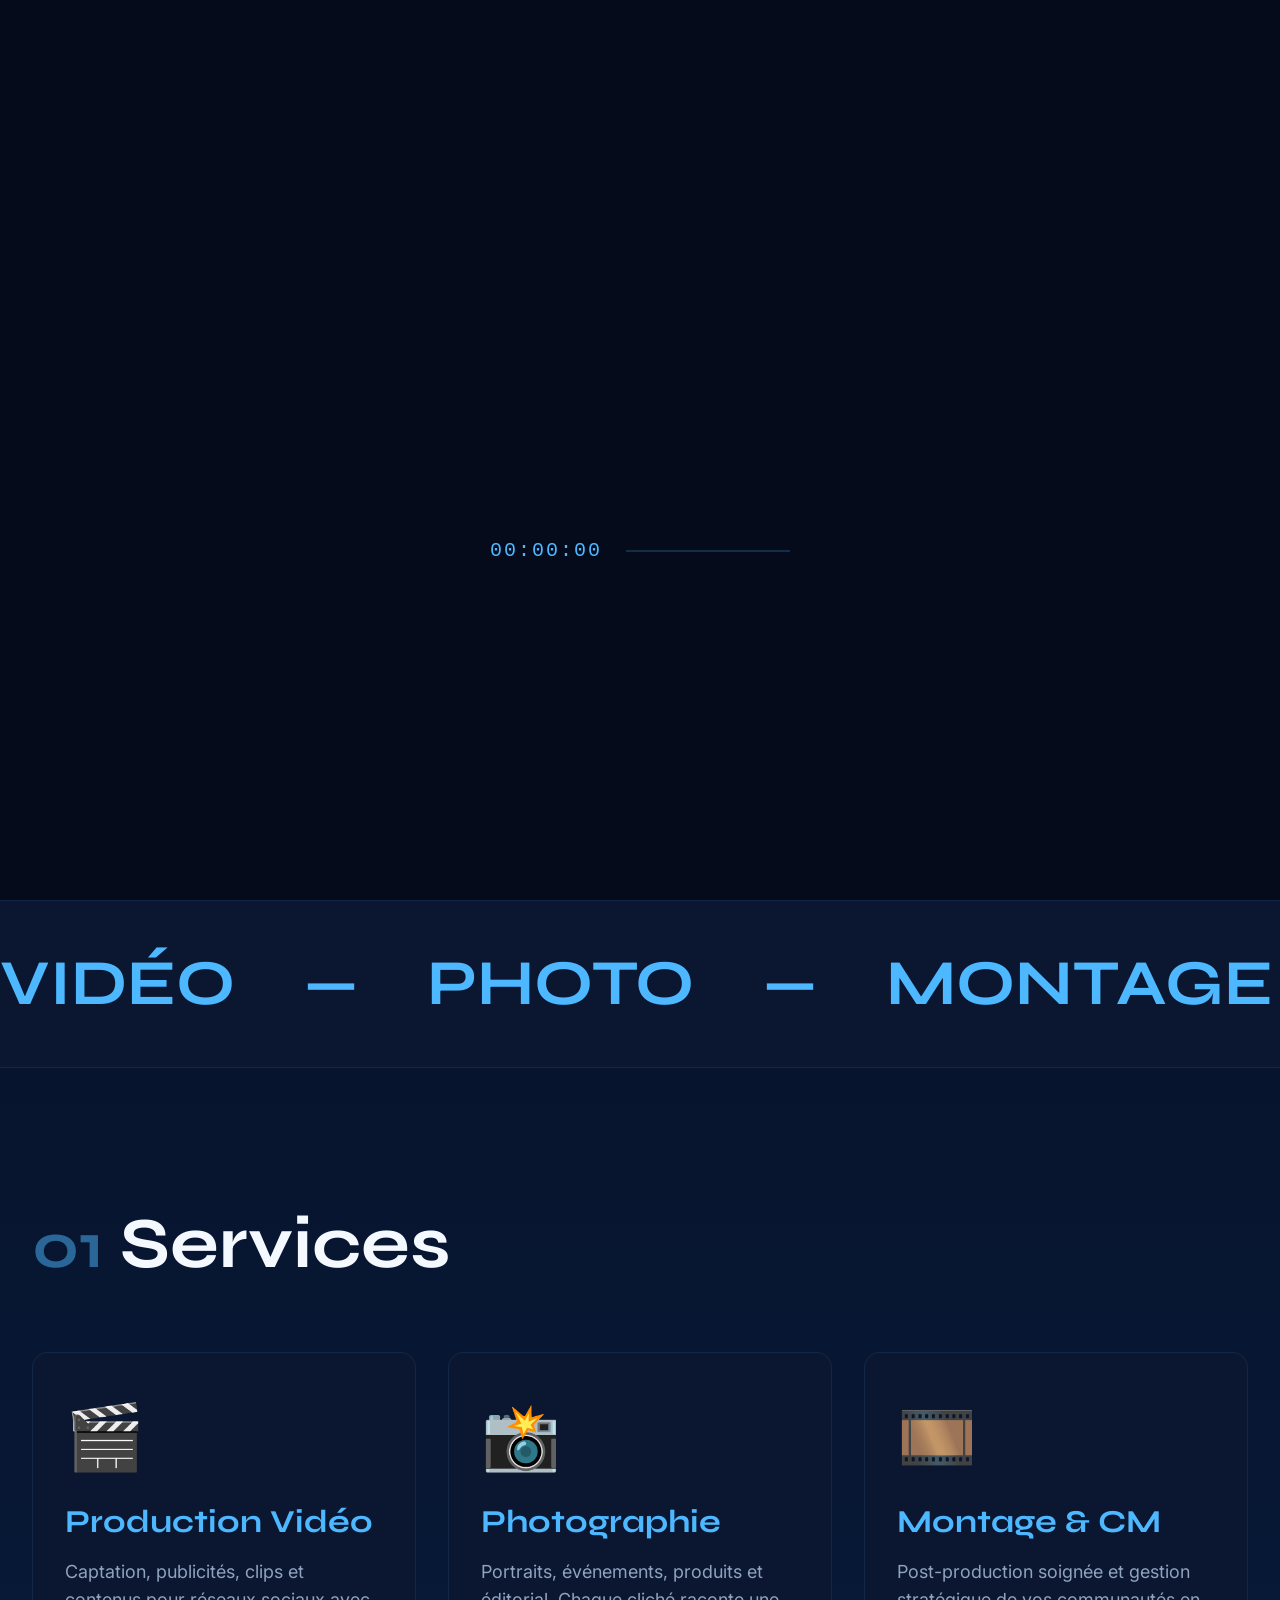
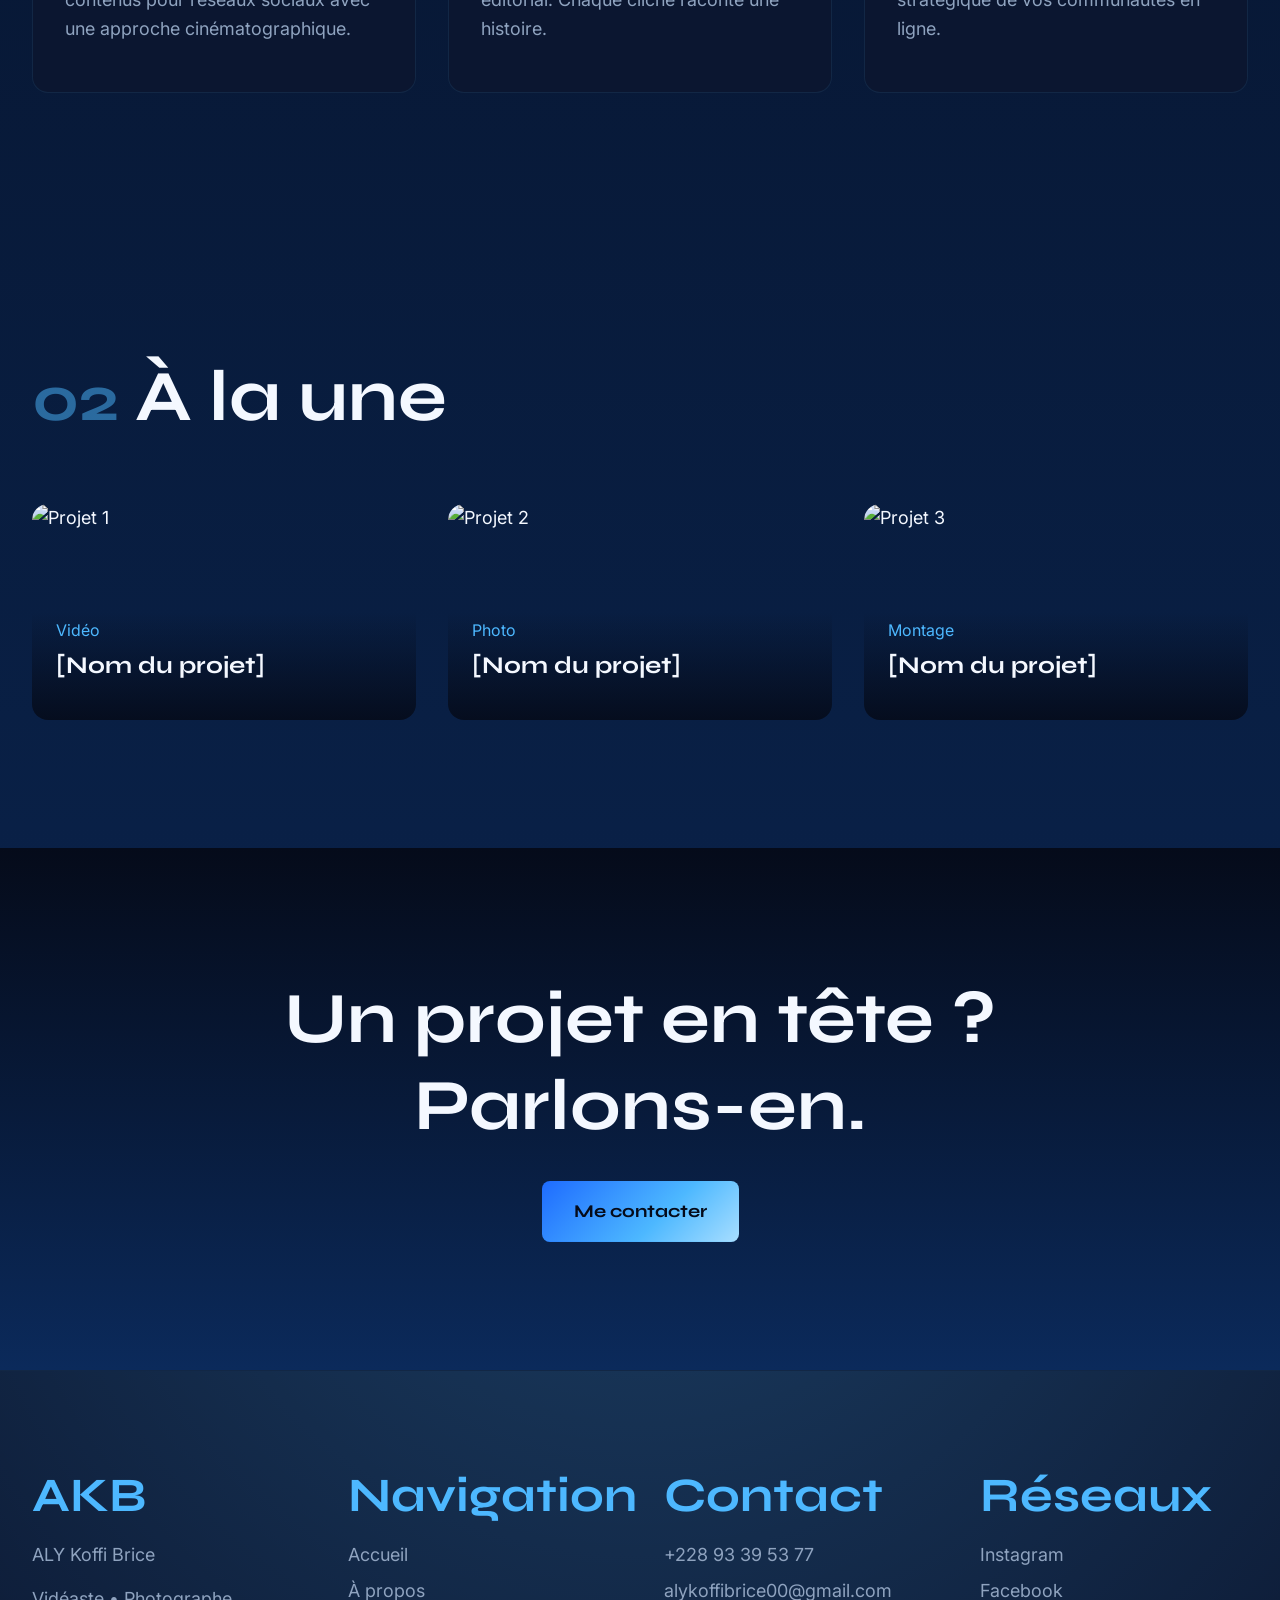
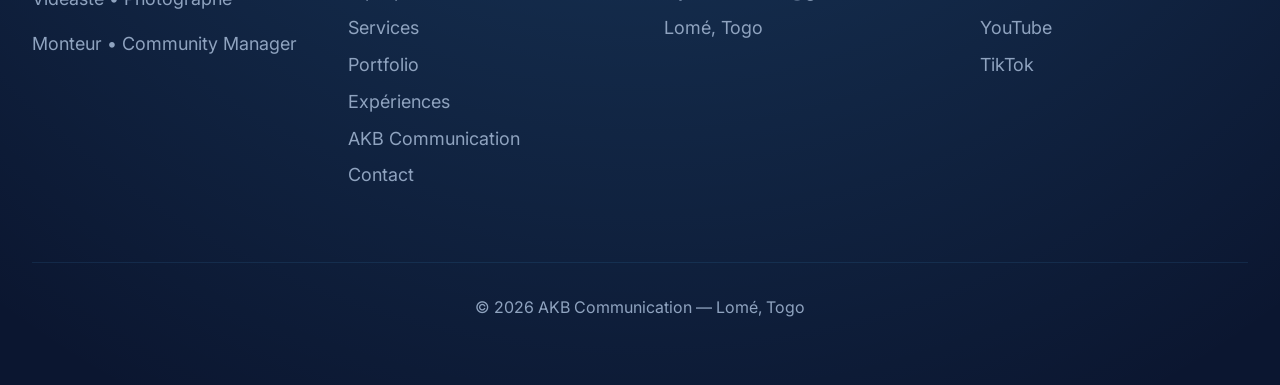
==== commit cc9d9146: "debug: ajout script detection debordement horizontal" ====
--- a/index.html
+++ b/index.html
@@ -2,7 +2,7 @@
 <html lang="fr">
 <head>
     <meta charset="UTF-8">
-    <meta name="viewport" content="width=device-width, initial-scale=1.0">
+    <meta name="viewport" content="width=device-width, initial-scale=1, viewport-fit=cover">
     <meta name="description" content="Portfolio d'ALY Koffi Brice (AKB), vidéaste, photographe, monteur vidéo et Community Manager basé à Lomé, Togo. Création de contenus audiovisuels professionnels pour marques et événements.">
     <meta name="keywords" content="vidéaste Lomé, photographe Lomé, monteur vidéo Togo, community manager Lomé, agence de communication Lomé, production vidéo, AKB Communication">
     <meta name="author" content="ALY Koffi Brice">
@@ -347,6 +347,18 @@
     </footer>
 
     <!-- Scripts -->
+    <script>
+        // Debug temporaire pour détecter le débordement horizontal
+        window.addEventListener('load', () => {
+            console.log('Window width:', window.innerWidth);
+            console.log('Document scroll width:', document.documentElement.scrollWidth);
+            document.querySelectorAll('*').forEach(el => {
+                if (el.getBoundingClientRect().right > window.innerWidth + 1) {
+                    console.log('OVERFLOW:', el.tagName, el.className, el.getBoundingClientRect().right, ' > ', window.innerWidth);
+                }
+            });
+        });
+    </script>
     <script src="https://cdnjs.cloudflare.com/ajax/libs/gsap/3.12.2/gsap.min.js" defer></script>
     <script src="https://cdnjs.cloudflare.com/ajax/libs/gsap/3.12.2/ScrollTrigger.min.js" defer></script>
     <script src="https://cdnjs.cloudflare.com/ajax/libs/gsap/3.12.2/Flip.min.js" defer></script>
--- a/css/style.css
+++ b/css/style.css
@@ -72,6 +72,10 @@
     --space-24: 6rem;
     --space-32: 8rem;
 
+    /* Dimensions */
+    --header-h: 80px;
+    --container-max: 1200px;
+
     /* Rayons */
     --radius-sm: 4px;
     --radius-md: 8px;
@@ -111,6 +115,7 @@
     scroll-behavior: smooth;
     -webkit-font-smoothing: antialiased;
     -moz-osx-font-smoothing: grayscale;
+    overflow-x: clip;
 }
 
 body {
@@ -121,7 +126,9 @@
     background-color: var(--bg);
     background-image: var(--grad-bg);
     min-height: 100vh;
-    overflow-x: hidden;
+    min-height: 100svh;
+    min-height: 100dvh;
+    overflow-x: clip;
     position: relative;
 }
 
@@ -239,7 +246,46 @@
     width: 100%;
     max-width: 1400px;
     margin: 0 auto;
-    padding: 0 var(--space-8);
+    padding: 0 clamp(1.25rem, 4vw, var(--space-8));
+}
+
+img, video, svg {
+    max-width: 100%;
+    height: auto;
+    display: block;
+}
+
+@media (max-width: 768px) {
+    .container {
+        padding: 0 var(--space-4);
+    }
+}
+
+/* ========================================
+   Responsive global
+   ======================================== */
+@media (hover: hover) and (pointer: fine) {
+    .custom-cursor {
+        display: block;
+    }
+}
+
+@media (hover: none) or (pointer: coarse) {
+    .custom-cursor {
+        display: none;
+    }
+}
+
+section {
+    padding-top: calc(var(--header-h) + 2rem + env(safe-area-inset-top));
+    padding-bottom: 4rem env(safe-area-inset-bottom);
+}
+
+@media (max-width: 768px) {
+    section {
+        padding-top: calc(var(--header-h) + 1.5rem + env(safe-area-inset-top));
+        padding-bottom: 3rem env(safe-area-inset-bottom);
+    }
 }
 
 .section {
--- a/css/animations.css
+++ b/css/animations.css
@@ -178,16 +178,20 @@
     left: 0;
     right: 0;
     bottom: 0;
+    min-height: 100dvh;
     background: var(--bg);
     z-index: 1001;
     display: flex;
     flex-direction: column;
     align-items: center;
-    justify-content: center;
+    justify-content: flex-start;
+    padding-top: calc(var(--header-h, 80px) + 2rem + env(safe-area-inset-top));
+    padding-bottom: env(safe-area-inset-bottom);
     gap: var(--space-8);
     opacity: 0;
     visibility: hidden;
     transition: opacity var(--duration-normal) var(--ease-out), visibility var(--duration-normal);
+    overflow-y: auto;
 }
 
 .mobile-menu--open {
@@ -366,15 +370,25 @@
    ======================================== */
 .hero {
     position: relative;
-    height: 100vh;
+    min-height: 100vh;
+    min-height: 100svh;
+    min-height: 100dvh;
+    display: flex;
+    flex-direction: column;
+    justify-content: flex-start;
+    padding-top: calc(var(--header-h, 80px) + 1.5rem + env(safe-area-inset-top));
+    padding-bottom: 6rem env(safe-area-inset-bottom);
+}
+
+.hero__video-container {
+    position: absolute;
+    top: 0;
+    left: 0;
+    width: 100%;
+    height: 100%;
     overflow: hidden;
-    display: flex;
-    align-items: center;
-    justify-content: center;
-}
-
-.hero__video-container {
-    position: absolute;
+    z-index: 0;
+}
     top: 0;
     left: 0;
     right: 0;
@@ -454,10 +468,10 @@
 }
 
 .hero__title {
-    font-size: var(--text-6xl);
+    font-size: clamp(2.6rem, 13vw, var(--text-6xl));
     font-weight: 800;
     margin-bottom: var(--space-8);
-    line-height: 1.1;
+    line-height: 1;
 }
 
 .hero__title-line {
@@ -522,6 +536,24 @@
     color: var(--muted);
     letter-spacing: 0.2em;
     text-transform: uppercase;
+}
+
+@media (max-width: 768px) {
+    .hero__scroll-indicator {
+        display: none;
+    }
+    
+    .hero__cta {
+        flex-direction: column;
+        align-items: center;
+        gap: 0.75rem;
+    }
+    
+    .hero__cta .btn {
+        width: 100%;
+        max-width: 22rem;
+        min-height: 48px;
+    }
 }
 
 /* Viseur de caméra décoratif */
@@ -569,14 +601,20 @@
 
 .marquee__text {
     font-family: var(--font-display);
-    font-size: var(--text-4xl);
+    font-size: clamp(1.5rem, 6vw, var(--text-4xl));
     font-weight: 700;
-    color: transparent;
-    -webkit-text-stroke: 1px var(--sky);
-    background: linear-gradient(to bottom, transparent 50%, var(--sky) 50%);
-    -webkit-background-clip: text;
-    background-clip: text;
+    color: var(--sky);
     margin-right: var(--space-16);
+}
+
+@media (max-width: 768px) {
+    .marquee {
+        padding: var(--space-4) 0;
+    }
+    
+    .marquee__text {
+        margin-right: var(--space-8);
+    }
 }
 
 @keyframes marquee {
@@ -627,6 +665,12 @@
 @media (max-width: 768px) {
     .services-preview__grid {
         grid-template-columns: 1fr;
+        gap: var(--space-4);
+    }
+    
+    .featured-projects__grid {
+        grid-template-columns: 1fr;
+        gap: var(--space-4);
     }
 }
 
@@ -900,13 +944,6 @@
     position: relative;
     padding-left: var(--space-16);
     margin-bottom: var(--space-12);
-    opacity: 0;
-    transform: translateY(30px);
-}
-
-.timeline-item.visible {
-    opacity: 1;
-    transform: translateY(0);
 }
 
 .timeline-item__dot {
@@ -943,10 +980,22 @@
 @media (max-width: 768px) {
     .about-presentation__grid {
         grid-template-columns: 1fr;
+        gap: var(--space-8);
+    }
+    
+    .about-presentation__portrait {
+        order: -1;
+        max-width: 300px;
+        margin: 0 auto;
     }
 
     .about-skills__grid {
         grid-template-columns: 1fr;
+        gap: var(--space-4);
+    }
+    
+    .about-timeline__container {
+        padding-left: var(--space-4);
     }
 }
 
@@ -1079,6 +1128,19 @@
     .service-item__floating-image {
         display: none;
     }
+    
+    .service-item__content {
+        padding: var(--space-4) 0;
+    }
+    
+    .process-steps {
+        flex-direction: column;
+        gap: var(--space-8);
+    }
+    
+    .process-steps__line {
+        display: none;
+    }
 }
 
 /* Process comment je travaille */
@@ -1308,6 +1370,19 @@
         grid-column: span 1;
         grid-row: span 1;
     }
+    
+    .portfolio-filters {
+        overflow-x: auto;
+        white-space: nowrap;
+        scroll-snap-type: x mandatory;
+        -webkit-overflow-scrolling: touch;
+        padding-bottom: var(--space-4);
+    }
+    
+    .portfolio-filters button {
+        scroll-snap-align: start;
+        flex-shrink: 0;
+    }
 }
 
 /* Collaborations */
@@ -1606,10 +1681,16 @@
 
     .experience-card__gallery {
         grid-template-columns: 1fr;
-    }
-
+        overflow-x: auto;
+        white-space: nowrap;
+        scroll-snap-type: x mandatory;
+        -webkit-overflow-scrolling: touch;
+    }
+    
     .experience-card__gallery-img {
+        width: 200px;
         height: 150px;
+        flex-shrink: 0;
     }
 }
 
@@ -1756,7 +1837,7 @@
 }
 
 .agency-target--gradient .agency-target__item {
-    color: #050B1A;
+    color: var(--text);
     border-color: rgba(5, 11, 26, 0.2);
 }
 
@@ -1859,17 +1940,56 @@
 }
 
 @media (max-width: 768px) {
+    .agency-hero__title {
+        font-size: clamp(2.2rem, 11vw, var(--text-6xl));
+    }
+    
+    .agency-hero__subtitle {
+        font-size: var(--text-xl);
+    }
+    
+    .agency-services-3d__grid {
+        grid-template-columns: 1fr;
+        gap: var(--space-4);
+    }
+    
+    .agency-service-3d-card {
+        transform-style: flat;
+    }
+    
+    .agency-service-3d-card:hover {
+        transform: none;
+    }
+    
     .agency-vision__values {
         grid-template-columns: 1fr;
+        gap: var(--space-4);
+    }
+    
+    .agency-vision__icon {
+        width: 80px;
+        height: 80px;
+    }
+    
+    .agency-target__list {
+        flex-direction: column;
+        align-items: center;
+    }
+    
+    .agency-target__item {
+        width: 100%;
+        max-width: 22rem;
     }
 
     .agency-complementarity__diagram {
         flex-direction: column;
+        gap: var(--space-8);
     }
 
     .agency-complementarity__circle {
-        width: 150px;
-        height: 150px;
+        width: 120px;
+        height: 120px;
+        font-size: var(--text-sm);
     }
 
     .agency-complementarity__result {
@@ -2087,11 +2207,62 @@
 }
 
 @media (max-width: 768px) {
+    .contact-hero__title {
+        font-size: clamp(2.2rem, 11vw, var(--text-6xl));
+    }
+    
+    .contact-hero__subtitle {
+        font-size: var(--text-xl);
+    }
+    
     .contact-layout__grid {
         grid-template-columns: 1fr;
-    }
-
+        gap: var(--space-8);
+    }
+    
+    .contact-info,
+    .contact-form {
+        padding: var(--space-6);
+    }
+    
+    .contact-info__whatsapp {
+        width: 100%;
+        justify-content: center;
+    }
+    
+    .contact-form__input,
+    .contact-form__textarea,
+    .contact-form__select {
+        font-size: 16px;
+    }
+    
     .contact-marquee__text {
-        font-size: var(--text-3xl);
-    }
-}
+        font-size: clamp(1.5rem, 6vw, var(--text-5xl));
+    }
+}
+
+/* ========================================
+   Page 404
+   ======================================== */
+.error-code {
+    font-family: 'Syne', sans-serif;
+    font-size: clamp(4rem, 15vw, 8rem);
+    font-weight: 800;
+    background: linear-gradient(135deg, #1E6BFF 0%, #4DB8FF 60%, #A8DEFF 100%);
+    -webkit-background-clip: text;
+    background-clip: text;
+    -webkit-text-fill-color: transparent;
+    color: var(--sky-light);
+    line-height: 1;
+    margin-bottom: var(--space-4);
+}
+
+@media (max-width: 768px) {
+    .error-code {
+        font-size: clamp(3rem, 12vw, 6rem);
+    }
+    
+    .error-message {
+        font-size: var(--text-base);
+    }
+}
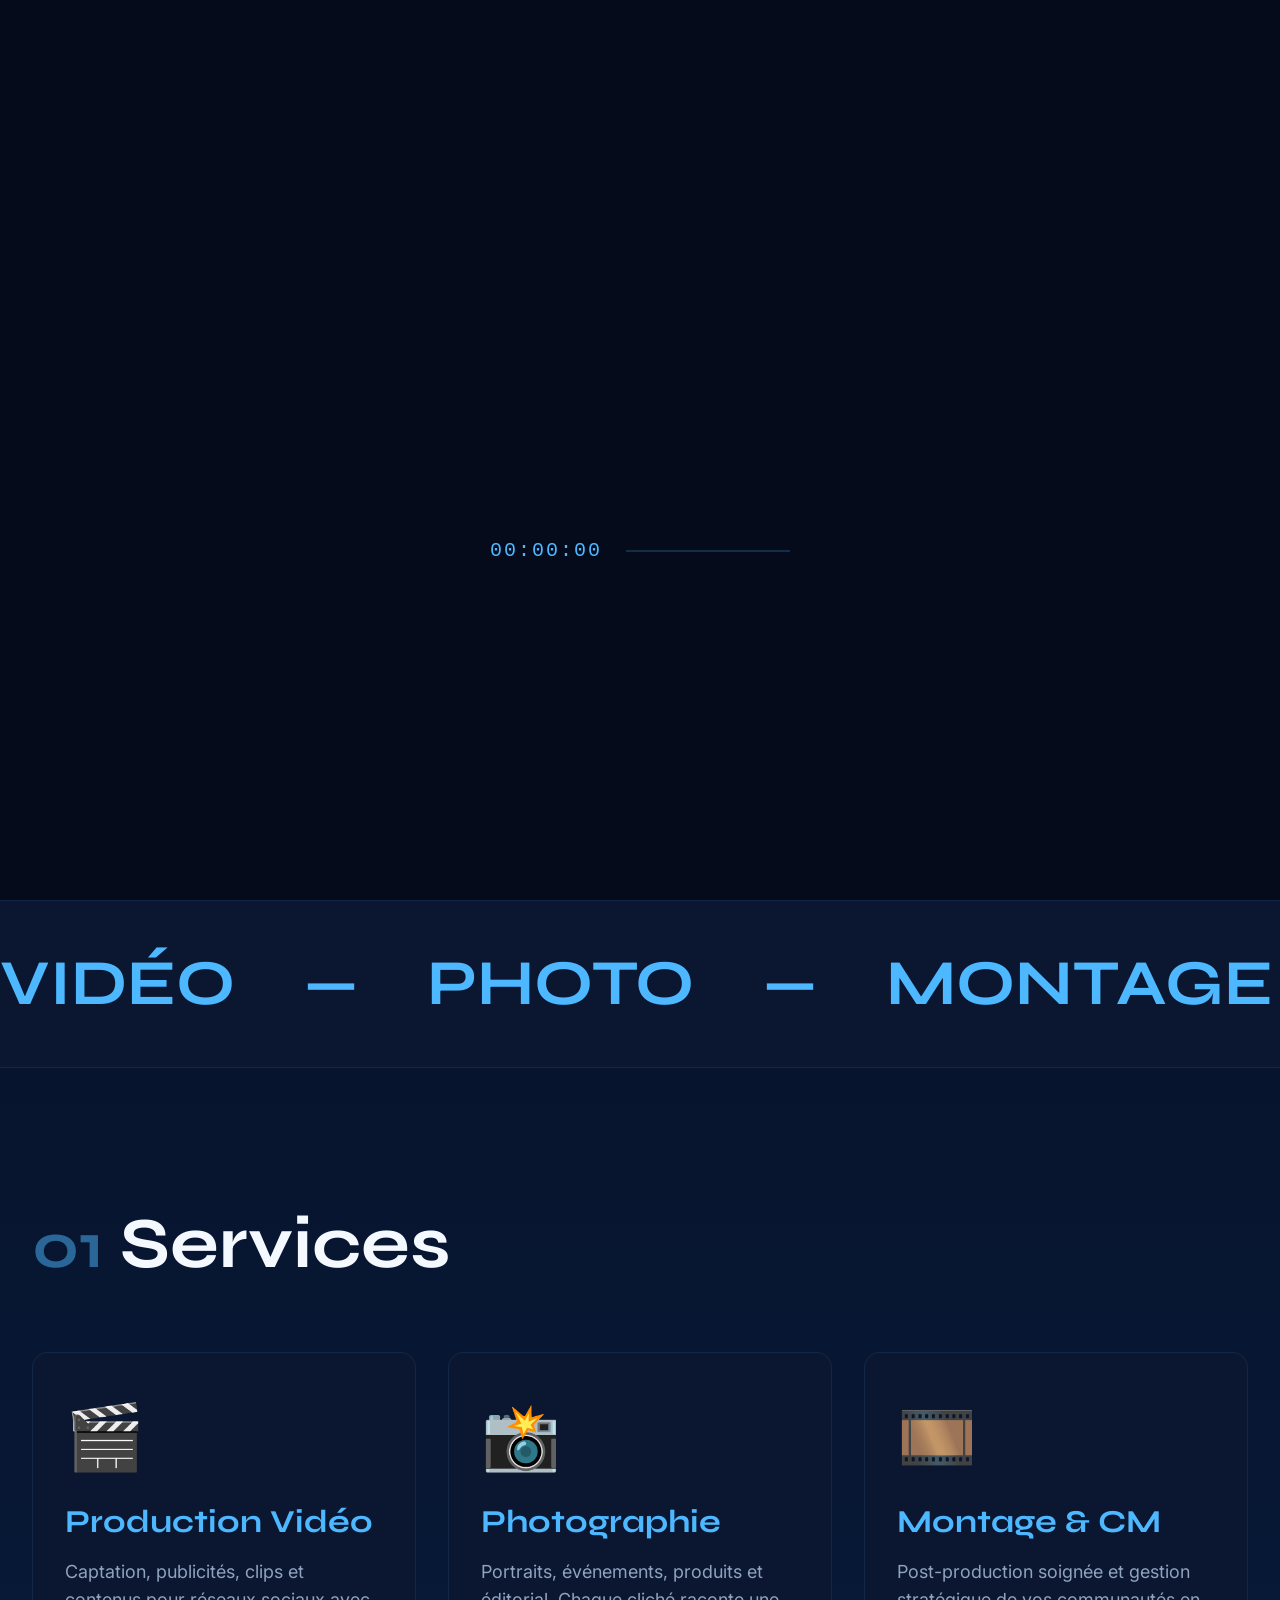
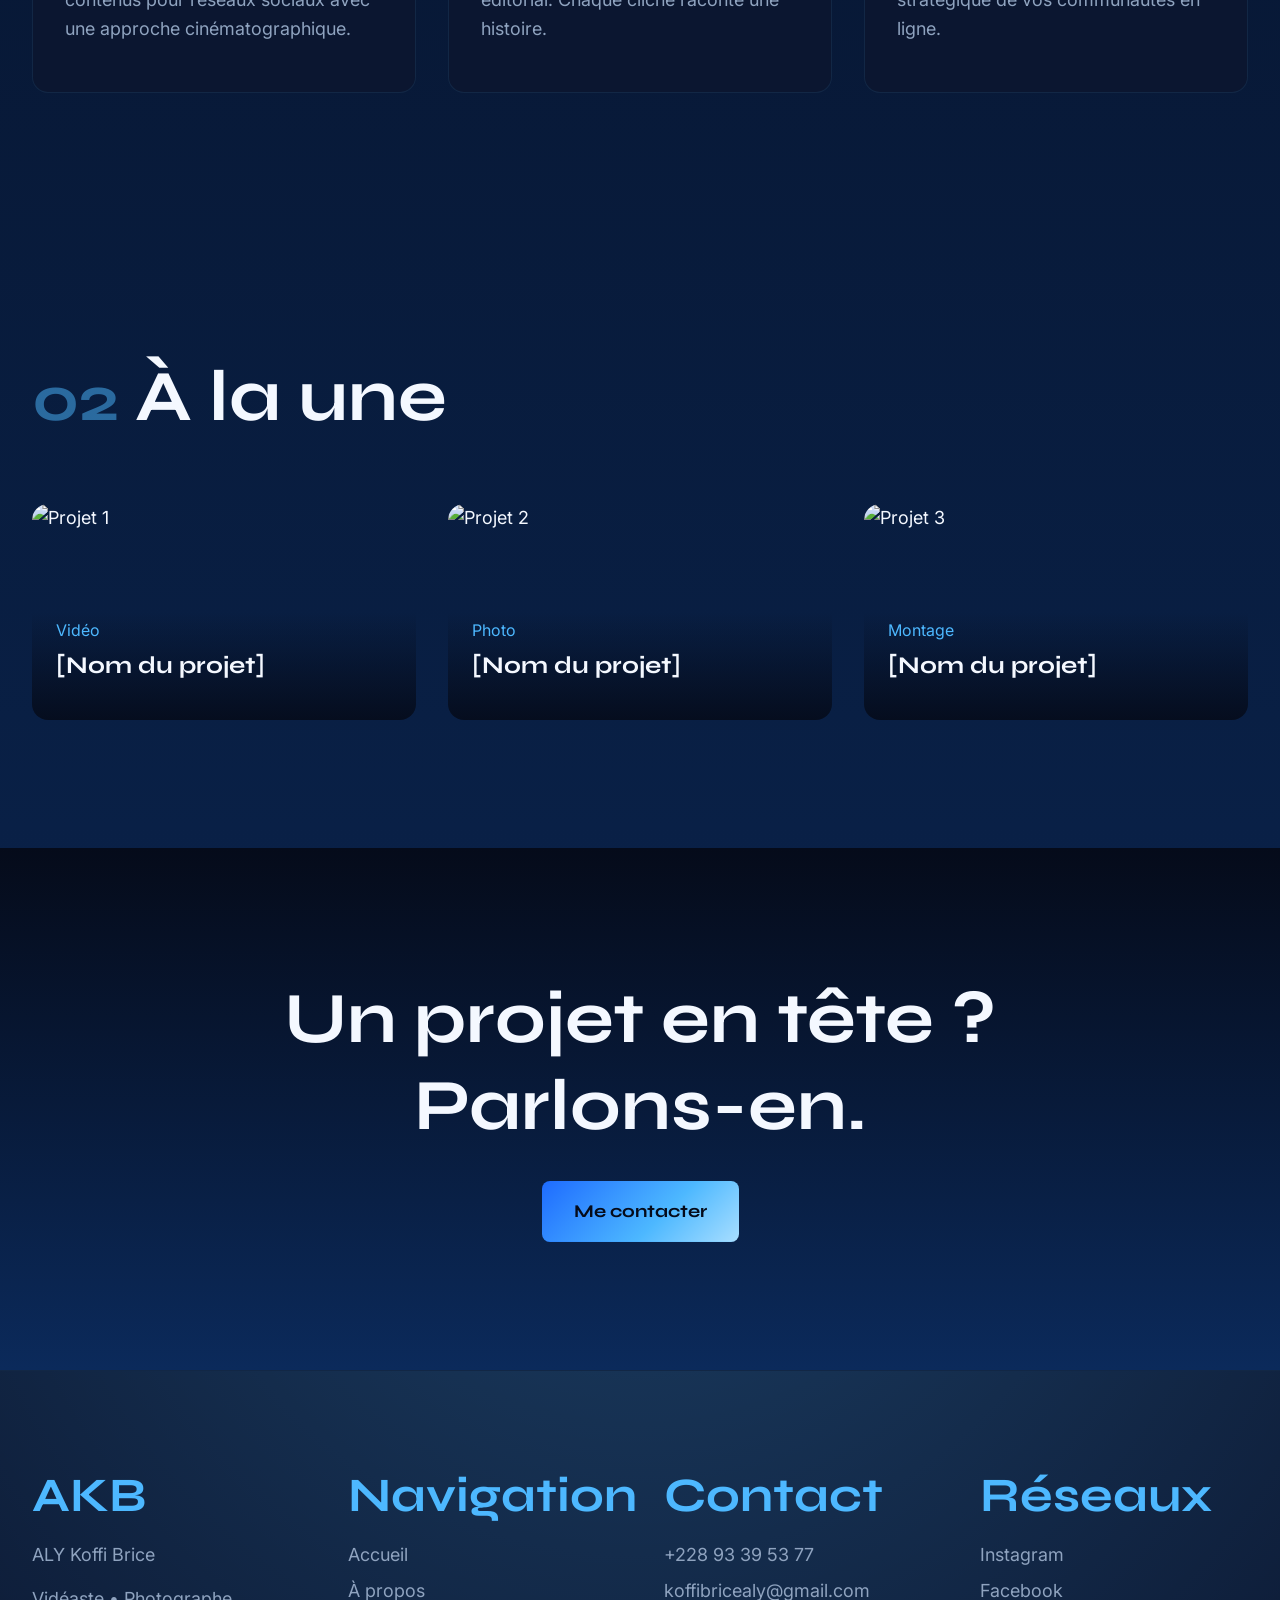
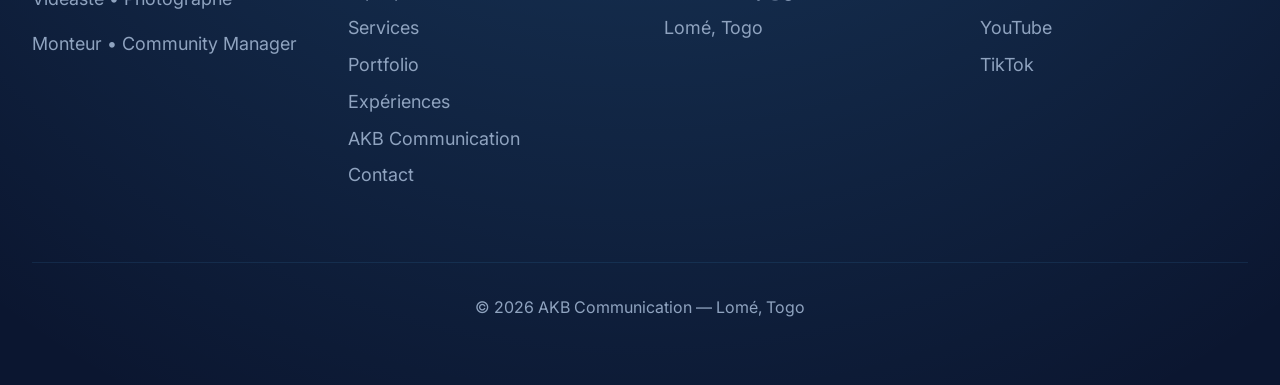
==== commit 72ea5a1d: "fix: changement email koffibricealy@gmail.com" ====
--- a/index.html
+++ b/index.html
@@ -49,7 +49,7 @@
         "@type": "Person",
         "name": "ALY Koffi Brice",
         "jobTitle": "Vidéaste, Photographe, Monteur vidéo et Community Manager",
-        "email": "alykoffibrice00@gmail.com",
+        "email": "koffibricealy@gmail.com",
         "telephone": "+228 93 39 53 77",
         "address": {
             "@type": "PostalAddress",
@@ -329,7 +329,7 @@
                 <div class="footer__section">
                     <h4>Contact</h4>
                     <a href="tel:+22893395377" class="footer__link">+228 93 39 53 77</a>
-                    <a href="mailto:alykoffibrice00@gmail.com" class="footer__link">alykoffibrice00@gmail.com</a>
+                    <a href="mailto:koffibricealy@gmail.com" class="footer__link">koffibricealy@gmail.com</a>
                     <p>Lomé, Togo</p>
                 </div>
                 <div class="footer__section">
@@ -347,18 +347,6 @@
     </footer>
 
     <!-- Scripts -->
-    <script>
-        // Debug temporaire pour détecter le débordement horizontal
-        window.addEventListener('load', () => {
-            console.log('Window width:', window.innerWidth);
-            console.log('Document scroll width:', document.documentElement.scrollWidth);
-            document.querySelectorAll('*').forEach(el => {
-                if (el.getBoundingClientRect().right > window.innerWidth + 1) {
-                    console.log('OVERFLOW:', el.tagName, el.className, el.getBoundingClientRect().right, ' > ', window.innerWidth);
-                }
-            });
-        });
-    </script>
     <script src="https://cdnjs.cloudflare.com/ajax/libs/gsap/3.12.2/gsap.min.js" defer></script>
     <script src="https://cdnjs.cloudflare.com/ajax/libs/gsap/3.12.2/ScrollTrigger.min.js" defer></script>
     <script src="https://cdnjs.cloudflare.com/ajax/libs/gsap/3.12.2/Flip.min.js" defer></script>
--- a/css/style.css
+++ b/css/style.css
@@ -56,6 +56,9 @@
     --text-4xl: clamp(2.5rem, 2rem + 2.5vw, 4rem);
     --text-5xl: clamp(3rem, 2.5rem + 2.5vw, 5rem);
     --text-6xl: clamp(4rem, 3rem + 5vw, 6rem);
+    
+    /* Titres géants mobile (calibré pour 13 lettres dans 320px avec 1.25rem de marge) */
+    --title-xl: clamp(1.6rem, 8.2vw, 4rem);
 
     /* Espacement */
     --space-1: 0.25rem;
@@ -71,6 +74,9 @@
     --space-20: 5rem;
     --space-24: 6rem;
     --space-32: 8rem;
+    
+    /* Header */
+    --header-h: 5.5rem;
 
     /* Dimensions */
     --header-h: 80px;
@@ -274,6 +280,28 @@
     .custom-cursor {
         display: none;
     }
+}
+
+/* SplitType wrappers - pas de débordement */
+.line,
+.char,
+.word {
+    white-space: normal !important;
+}
+
+@media (max-width: 768px) {
+    --header-h: 4.5rem;
+    
+    .line,
+    .char,
+    .word {
+        white-space: normal !important;
+    }
+}
+
+/* Fallback images */
+img.is-fallback {
+    background: linear-gradient(135deg, #050B1A 0%, #1E6BFF 100%);
 }
 
 section {
@@ -514,4 +542,14 @@
     font-size: var(--text-5xl);
     font-weight: 700;
     color: var(--text);
-}
+    max-width: 100%;
+    overflow-wrap: anywhere;
+}
+
+@media (max-width: 768px) {
+    .section-title__text {
+        font-size: var(--title-xl);
+        letter-spacing: -0.02em;
+        text-wrap: balance;
+    }
+}
--- a/css/animations.css
+++ b/css/animations.css
@@ -186,7 +186,7 @@
     align-items: center;
     justify-content: flex-start;
     padding-top: calc(var(--header-h, 80px) + 2rem + env(safe-area-inset-top));
-    padding-bottom: env(safe-area-inset-bottom);
+    padding-bottom: 2rem env(safe-area-inset-bottom);
     gap: var(--space-8);
     opacity: 0;
     visibility: hidden;
@@ -201,12 +201,17 @@
 
 .mobile-menu__link {
     font-family: var(--font-display);
-    font-size: var(--text-4xl);
+    font-size: clamp(1.6rem, 7vw, 2.4rem);
     font-weight: 700;
     color: var(--text);
     text-decoration: none;
     opacity: 0;
     transform: translateY(20px);
+    text-align: center;
+    width: 100%;
+    padding-inline: 1.25rem;
+    white-space: normal;
+    text-wrap: balance;
 }
 
 .mobile-menu--open .mobile-menu__link {
@@ -376,8 +381,8 @@
     display: flex;
     flex-direction: column;
     justify-content: flex-start;
-    padding-top: calc(var(--header-h, 80px) + 1.5rem + env(safe-area-inset-top));
-    padding-bottom: 6rem env(safe-area-inset-bottom);
+    padding-top: calc(var(--header-h) + 2rem + env(safe-area-inset-top));
+    padding-bottom: 5rem env(safe-area-inset-bottom);
 }
 
 .hero__video-container {
@@ -387,12 +392,6 @@
     width: 100%;
     height: 100%;
     overflow: hidden;
-    z-index: 0;
-}
-    top: 0;
-    left: 0;
-    right: 0;
-    bottom: 0;
     z-index: 0;
 }
 
@@ -423,6 +422,7 @@
     left: 50%;
     transform: translateX(-50%);
     width: 120%;
+    max-width: 100vw;
     height: 60%;
     background: var(--grad-glow);
     z-index: 2;
@@ -434,6 +434,7 @@
     z-index: 3;
     text-align: center;
     padding: 0 var(--space-8);
+    margin-block: auto;
 }
 
 .hero__info {
@@ -468,7 +469,7 @@
 }
 
 .hero__title {
-    font-size: clamp(2.6rem, 13vw, var(--text-6xl));
+    font-size: clamp(2.6rem, min(9vw, 16vh), 9rem);
     font-weight: 800;
     margin-bottom: var(--space-8);
     line-height: 1;
@@ -592,11 +593,14 @@
     background: var(--bg-2);
     border-top: 1px solid rgba(77, 184, 255, 0.1);
     border-bottom: 1px solid rgba(77, 184, 255, 0.1);
+    width: 100%;
+    max-width: 100%;
 }
 
 .marquee__content {
     display: inline-block;
     animation: marquee 20s linear infinite;
+    white-space: nowrap;
 }
 
 .marquee__text {
@@ -752,6 +756,17 @@
 .cta-section__title {
     font-size: var(--text-5xl);
     margin-bottom: var(--space-8);
+    max-width: 100%;
+    overflow-wrap: anywhere;
+}
+
+@media (max-width: 768px) {
+    .cta-section__title {
+        font-size: var(--title-xl);
+        letter-spacing: -0.02em;
+        text-wrap: balance;
+        margin-bottom: var(--space-4);
+    }
 }
 
 /* ========================================
@@ -1003,13 +1018,24 @@
    Page Services
    ======================================== */
 .services-hero {
-    padding: var(--space-32) 0;
+    padding: clamp(6rem, 18vw, 9rem) 0 var(--space-8) 0;
     text-align: center;
 }
 
 .services-hero__title {
     font-size: var(--text-6xl);
-    margin-bottom: var(--space-12);
+    margin-bottom: var(--space-8);
+    max-width: 100%;
+    overflow-wrap: anywhere;
+}
+
+@media (max-width: 768px) {
+    .services-hero__title {
+        font-size: var(--title-xl);
+        letter-spacing: -0.02em;
+        text-wrap: balance;
+        margin-bottom: var(--space-4);
+    }
 }
 
 /* Services list interactive */
@@ -1212,13 +1238,24 @@
    Page Portfolio
    ======================================== */
 .portfolio-hero {
-    padding: var(--space-32) 0;
+    padding: clamp(6rem, 18vw, 9rem) 0 var(--space-8) 0;
     text-align: center;
 }
 
 .portfolio-hero__title {
     font-size: var(--text-6xl);
-    margin-bottom: var(--space-12);
+    margin-bottom: var(--space-8);
+    max-width: 100%;
+    overflow-wrap: anywhere;
+}
+
+@media (max-width: 768px) {
+    .portfolio-hero__title {
+        font-size: var(--title-xl);
+        letter-spacing: -0.02em;
+        text-wrap: balance;
+        margin-bottom: var(--space-4);
+    }
 }
 
 /* Filtres */
@@ -1252,6 +1289,29 @@
     background: var(--grad-main);
     color: var(--bg);
     border-color: transparent;
+}
+
+@media (max-width: 768px) {
+    .portfolio-filters {
+        overflow-x: auto;
+        white-space: nowrap;
+        scroll-snap-type: x proximity;
+        -webkit-overflow-scrolling: touch;
+        padding-bottom: var(--space-4);
+        flex-wrap: nowrap;
+        justify-content: flex-start;
+        scrollbar-width: none;
+    }
+    
+    .portfolio-filters::-webkit-scrollbar {
+        display: none;
+    }
+    
+    .portfolio-filter {
+        scroll-snap-align: start;
+        flex-shrink: 0;
+        min-height: 44px;
+    }
 }
 
 /* Grille masonry */
@@ -1525,13 +1585,24 @@
    Page Experiences
    ======================================== */
 .experiences-hero {
-    padding: var(--space-32) 0;
+    padding: clamp(6rem, 18vw, 9rem) 0 var(--space-8) 0;
     text-align: center;
 }
 
 .experiences-hero__title {
     font-size: var(--text-6xl);
-    margin-bottom: var(--space-12);
+    margin-bottom: var(--space-8);
+    max-width: 100%;
+    overflow-wrap: anywhere;
+}
+
+@media (max-width: 768px) {
+    .experiences-hero__title {
+        font-size: var(--title-xl);
+        letter-spacing: -0.02em;
+        text-wrap: balance;
+        margin-bottom: var(--space-4);
+    }
 }
 
 .experiences-counter {
@@ -1582,9 +1653,6 @@
 }
 
 .experience-card__number {
-    position: absolute;
-    top: var(--space-8);
-    left: var(--space-8);
     font-family: 'Courier New', monospace;
     font-size: var(--text-6xl);
     font-weight: 700;
@@ -1672,11 +1740,33 @@
 
     .experience-card__content {
         grid-template-columns: 1fr;
-        gap: var(--space-8);
+        gap: var(--space-4);
+    }
+    
+    .experience-card__number {
+        font-size: clamp(2.5rem, 12vw, 4rem);
+        margin-bottom: 0.5rem;
     }
 
     .experience-card__client {
         font-size: var(--text-2xl);
+        margin-bottom: 0.75rem;
+    }
+    
+    .experience-card__role {
+        margin-bottom: 0.75rem;
+    }
+    
+    .experience-card__subtitle {
+        margin-bottom: 0.75rem;
+    }
+    
+    .experience-card__description {
+        margin-bottom: 0.75rem;
+    }
+    
+    .experience-card__tags {
+        margin-bottom: 0.75rem;
     }
 
     .experience-card__gallery {
@@ -1698,7 +1788,7 @@
    Page AKB Communication
    ======================================== */
 .agency-hero {
-    padding: var(--space-32) 0;
+    padding: clamp(6rem, 18vw, 9rem) 0 var(--space-8) 0;
     text-align: center;
 }
 
@@ -1715,12 +1805,32 @@
 .agency-hero__title {
     font-size: var(--text-6xl);
     margin-bottom: var(--space-6);
+    max-width: 100%;
+    overflow-wrap: anywhere;
 }
 
 .agency-hero__subtitle {
     font-size: var(--text-2xl);
-    margin-bottom: var(--space-12);
-}
+    margin-bottom: var(--space-8);
+}
+
+@media (max-width: 768px) {
+    .agency-hero {
+        min-height: auto;
+        padding-bottom: var(--space-12);
+    }
+    
+    .agency-hero__title {
+        font-size: var(--title-xl);
+        letter-spacing: -0.02em;
+        text-wrap: balance;
+        margin-bottom: var(--space-4);
+    }
+
+    .agency-hero__subtitle {
+        font-size: var(--text-xl);
+        margin-bottom: var(--space-6);
+    }
 
 .agency-presentation {
     padding: var(--space-32) 0;
@@ -1940,14 +2050,6 @@
 }
 
 @media (max-width: 768px) {
-    .agency-hero__title {
-        font-size: clamp(2.2rem, 11vw, var(--text-6xl));
-    }
-    
-    .agency-hero__subtitle {
-        font-size: var(--text-xl);
-    }
-    
     .agency-services-3d__grid {
         grid-template-columns: 1fr;
         gap: var(--space-4);
@@ -2001,19 +2103,33 @@
    Page Contact
    ======================================== */
 .contact-hero {
-    padding: var(--space-32) 0;
+    padding: clamp(6rem, 18vw, 9rem) 0 var(--space-8) 0;
     text-align: center;
 }
 
 .contact-hero__title {
     font-size: var(--text-6xl);
     margin-bottom: var(--space-4);
+    max-width: 100%;
+    overflow-wrap: anywhere;
 }
 
 .contact-hero__subtitle {
     font-size: var(--text-2xl);
     color: var(--sky);
 }
+
+@media (max-width: 768px) {
+    .contact-hero__title {
+        font-size: var(--title-xl);
+        letter-spacing: -0.02em;
+        text-wrap: balance;
+        margin-bottom: var(--space-4);
+    }
+
+    .contact-hero__subtitle {
+        font-size: var(--text-xl);
+    }
 
 .contact-layout {
     padding: var(--space-32) 0;
@@ -2181,6 +2297,8 @@
     overflow: hidden;
     border-top: 1px solid rgba(77, 184, 255, 0.1);
     border-bottom: 1px solid rgba(77, 184, 255, 0.1);
+    width: 100%;
+    max-width: 100%;
 }
 
 .contact-marquee__link {
@@ -2191,6 +2309,7 @@
 .contact-marquee__track {
     display: flex;
     animation: marquee 20s linear infinite;
+    white-space: nowrap;
 }
 
 .contact-marquee__text {
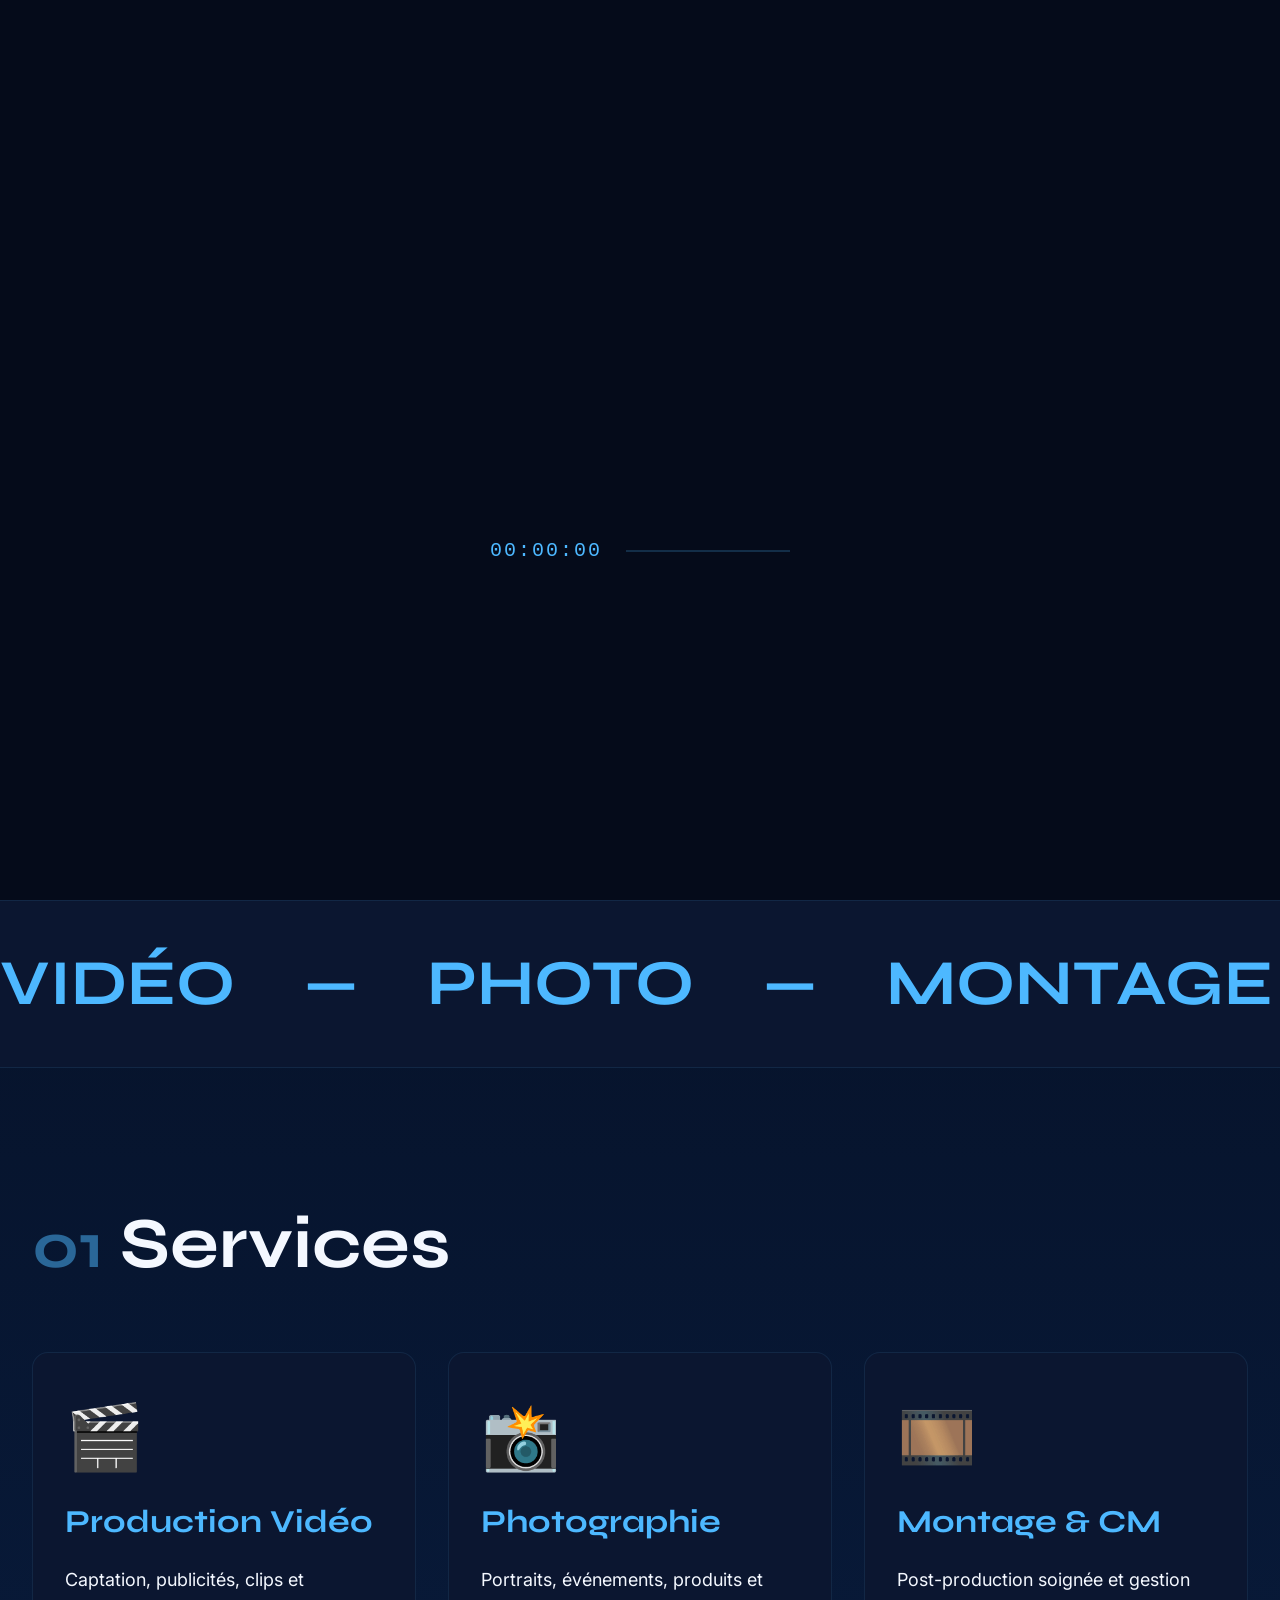
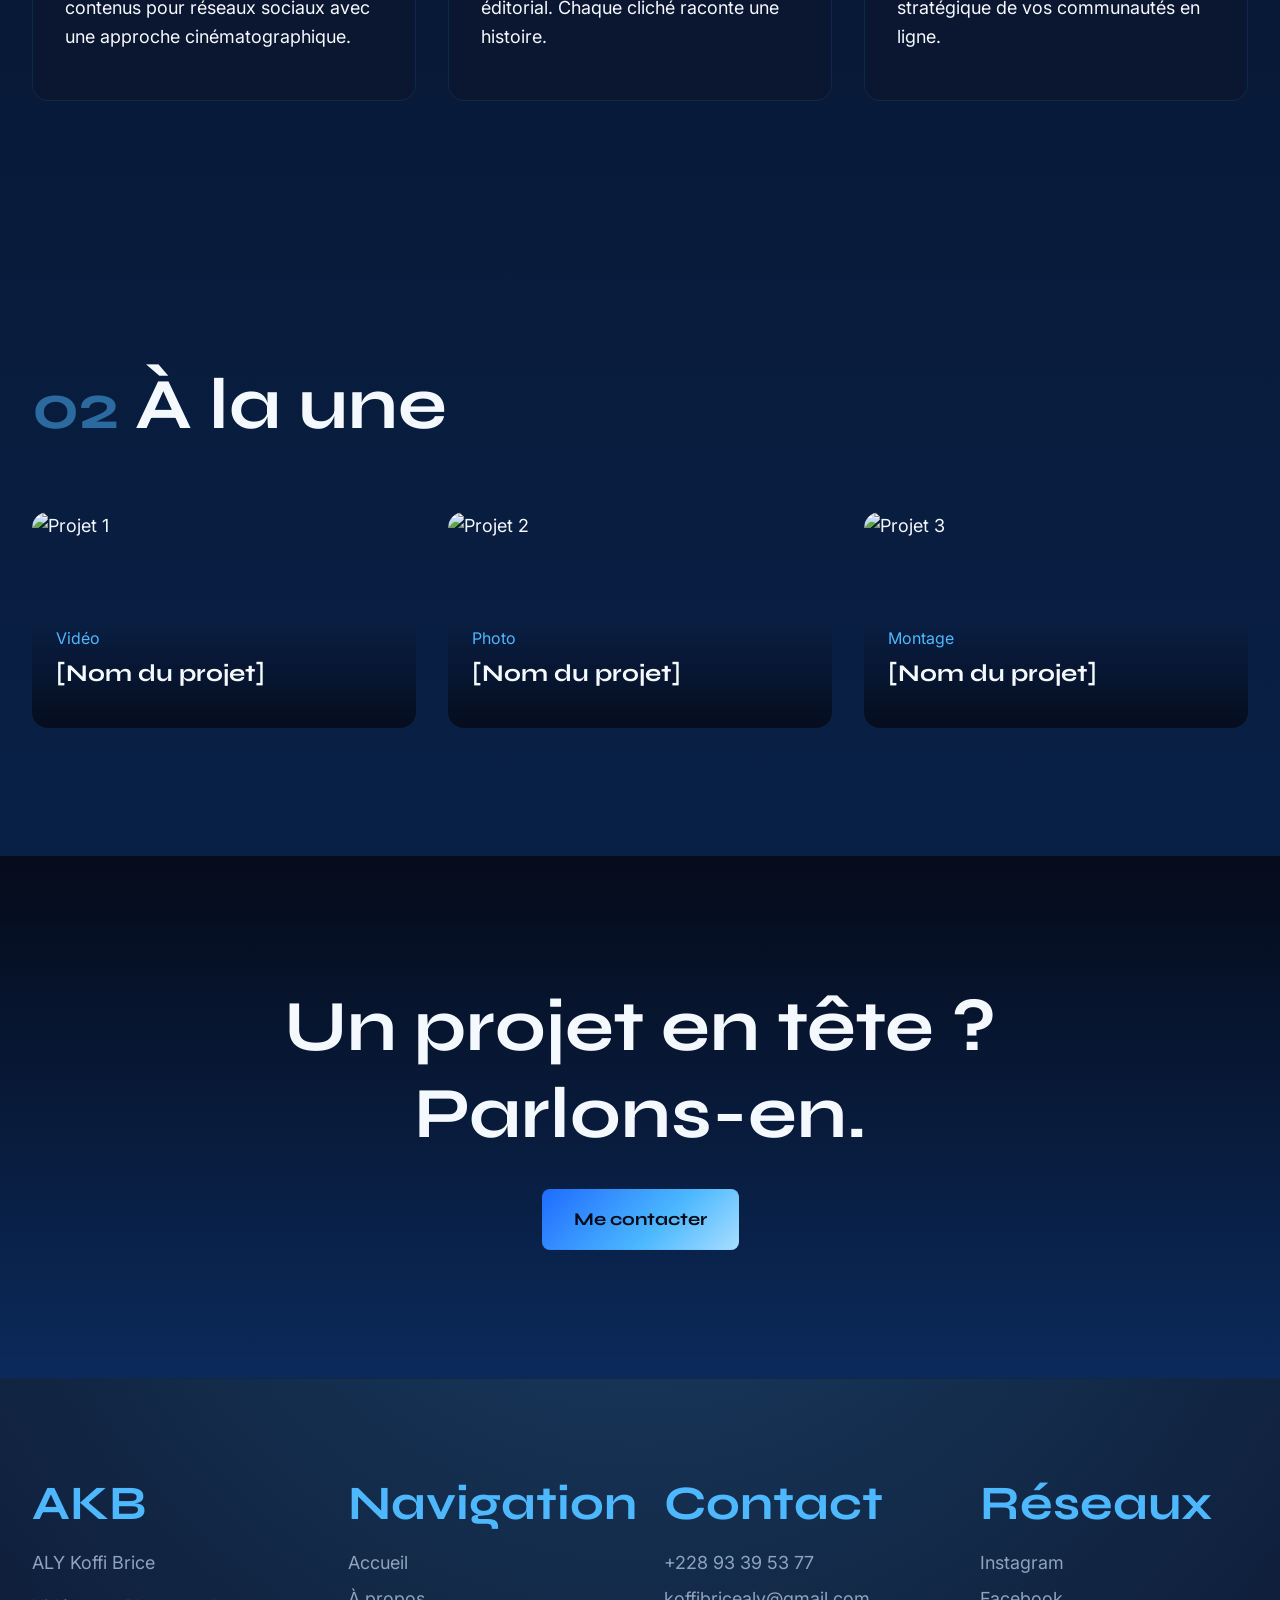
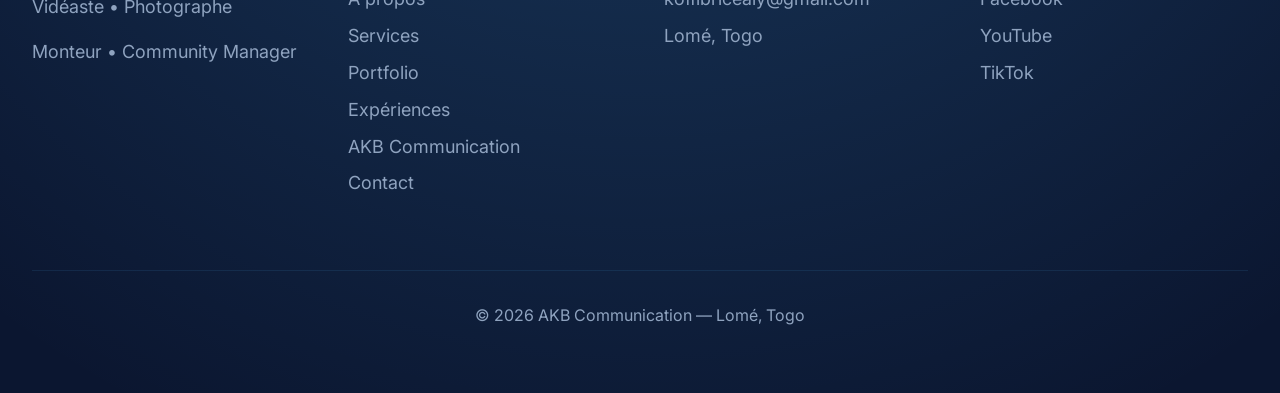
==== commit 098fc33c: "fix: cartes services descriptions (transform none)" ====
--- a/index.html
+++ b/index.html
@@ -27,9 +27,7 @@
     <link rel="canonical" href="https://akbdigital.com/">
     
     <!-- Favicon (à décommenter après création des fichiers) -->
-    <!-- <link rel="icon" type="image/png" sizes="32x32" href="assets/icons/favicon-32x32.png"> -->
-    <!-- <link rel="icon" type="image/png" sizes="16x16" href="assets/icons/favicon-16x16.png"> -->
-    <!-- <link rel="apple-touch-icon" sizes="180x180" href="assets/icons/apple-touch-icon.png"> -->
+    <link rel="icon" type="image/svg+xml" href="assets/icons/favicon.svg">
     
     <title>AKB | Portfolio - Vidéaste & Photographe à Lomé, Togo</title>
 
@@ -337,7 +335,7 @@
                     <a href="#" class="footer__link">Instagram</a>
                     <a href="#" class="footer__link">Facebook</a>
                     <a href="#" class="footer__link">YouTube</a>
-                    <a href="#" class="footer__link">TikTok</a>
+                    <a href="https://www.tiktok.com/@akb.communication5" class="footer__link">TikTok</a>
                 </div>
             </div>
             <div class="footer__bottom">
--- a/css/style.css
+++ b/css/style.css
@@ -79,7 +79,6 @@
     --header-h: 5.5rem;
 
     /* Dimensions */
-    --header-h: 80px;
     --container-max: 1200px;
 
     /* Rayons */
@@ -290,12 +289,8 @@
 }
 
 @media (max-width: 768px) {
-    --header-h: 4.5rem;
-    
-    .line,
-    .char,
-    .word {
-        white-space: normal !important;
+    :root {
+        --header-h: 4.5rem;
     }
 }
 
@@ -304,20 +299,25 @@
     background: linear-gradient(135deg, #050B1A 0%, #1E6BFF 100%);
 }
 
-section {
+/* Page start / hero section - padding for fixed header */
+main > section:first-child,
+.page-hero,
+.hero {
     padding-top: calc(var(--header-h) + 2rem + env(safe-area-inset-top));
-    padding-bottom: 4rem env(safe-area-inset-bottom);
+    padding-bottom: calc(4rem + env(safe-area-inset-bottom));
 }
 
 @media (max-width: 768px) {
-    section {
+    main > section:first-child,
+    .page-hero,
+    .hero {
         padding-top: calc(var(--header-h) + 1.5rem + env(safe-area-inset-top));
-        padding-bottom: 3rem env(safe-area-inset-bottom);
+        padding-bottom: calc(3rem + env(safe-area-inset-bottom));
     }
 }
 
 .section {
-    padding: var(--space-32) 0;
+    padding: clamp(3rem, 8vw, 6rem) 0;
 }
 
 .grid {
--- a/css/animations.css
+++ b/css/animations.css
@@ -631,12 +631,15 @@
    ======================================== */
 .services-preview {
     padding: var(--space-32) 0;
+    overflow: visible;
 }
 
 .services-preview__grid {
     display: grid;
     grid-template-columns: repeat(3, 1fr);
+    grid-auto-rows: auto;
     gap: var(--space-8);
+    overflow: visible;
 }
 
 .service-card {
@@ -645,6 +648,11 @@
     border-radius: var(--radius-lg);
     padding: var(--space-8);
     transition: border-color var(--duration-normal) var(--ease-out);
+    display: flex;
+    flex-direction: column;
+    min-height: auto;
+    overflow: visible;
+    height: auto;
 }
 
 .service-card:hover {
@@ -663,7 +671,13 @@
 }
 
 .service-card__description {
-    color: var(--muted);
+    color: var(--text);
+    line-height: 1.6;
+    margin-top: var(--space-2);
+    display: block;
+    font-size: var(--text-base);
+    opacity: 1;
+    transform: none;
 }
 
 @media (max-width: 768px) {
@@ -906,12 +920,12 @@
 }
 
 .skill-card__list li {
-    color: var(--muted);
+    color: var(--text);
     margin-bottom: var(--space-2);
     padding-left: var(--space-4);
     position: relative;
-    opacity: 0;
-    transform: translateX(-20px);
+    opacity: 1;
+    transform: translateX(0);
 }
 
 .skill-card__list li::before {
@@ -1831,6 +1845,7 @@
         font-size: var(--text-xl);
         margin-bottom: var(--space-6);
     }
+}
 
 .agency-presentation {
     padding: var(--space-32) 0;
@@ -2119,18 +2134,6 @@
     color: var(--sky);
 }
 
-@media (max-width: 768px) {
-    .contact-hero__title {
-        font-size: var(--title-xl);
-        letter-spacing: -0.02em;
-        text-wrap: balance;
-        margin-bottom: var(--space-4);
-    }
-
-    .contact-hero__subtitle {
-        font-size: var(--text-xl);
-    }
-
 .contact-layout {
     padding: var(--space-32) 0;
 }
@@ -2146,7 +2149,7 @@
 }
 
 .contact-info__title {
-    font-size: var(--text-2xl);
+    font-size: clamp(1.6rem, 4vw, 2.5rem);
     color: var(--sky);
     margin-bottom: var(--space-8);
 }
@@ -2154,12 +2157,34 @@
 .contact-info__item {
     margin-bottom: var(--space-6);
     position: relative;
+    background: var(--bg-2);
+    border: 1px solid rgba(77, 184, 255, 0.1);
+    border-radius: var(--radius-lg);
+    padding: var(--space-6);
+    transition: border-color 0.3s ease, box-shadow 0.3s ease;
+}
+
+.contact-info__item:hover {
+    border-color: var(--sky);
+    box-shadow: 0 4px 20px rgba(77, 184, 255, 0.15);
 }
 
 .contact-info__label {
     color: var(--muted);
     margin-bottom: var(--space-2);
     font-size: var(--text-sm);
+    font-weight: 500;
+    display: flex;
+    align-items: center;
+    gap: var(--space-2);
+}
+
+.contact-info__label::before {
+    content: '';
+    width: 8px;
+    height: 8px;
+    background: var(--sky);
+    border-radius: 50%;
 }
 
 .contact-info__value {
@@ -2193,15 +2218,18 @@
 
 .contact-info__copy {
     position: absolute;
-    right: 0;
-    top: 0;
-    background: var(--bg-2);
+    right: var(--space-6);
+    top: var(--space-6);
+    background: var(--bg);
     border: 1px solid rgba(77, 184, 255, 0.2);
     border-radius: var(--radius-sm);
     padding: var(--space-2);
     cursor: pointer;
     color: var(--sky);
     transition: background 0.3s ease, border-color 0.3s ease;
+    display: flex;
+    align-items: center;
+    justify-content: center;
 }
 
 .contact-info__copy:hover {
@@ -2211,13 +2239,17 @@
 
 .contact-info__copy-confirm {
     position: absolute;
-    right: 0;
-    top: 30px;
+    right: var(--space-6);
+    top: var(--space-6);
     font-size: var(--text-sm);
-    color: #25D366;
+    color: var(--sky);
     opacity: 0;
     transform: translateY(-10px);
     transition: opacity 0.3s ease, transform 0.3s ease;
+    background: var(--bg);
+    padding: var(--space-2) var(--space-3);
+    border-radius: var(--radius-sm);
+    border: 1px solid var(--sky);
 }
 
 .contact-info__copy-confirm--visible {
@@ -2233,7 +2265,8 @@
 }
 
 .contact-form__field {
-    margin-bottom: var(--space-6);
+    margin-bottom: 1.25rem;
+    position: relative;
 }
 
 .contact-form__label {
@@ -2241,24 +2274,26 @@
     margin-bottom: var(--space-2);
     color: var(--text);
     font-size: var(--text-sm);
+    font-weight: 500;
 }
 
 .contact-form__required {
-    color: var(--rec);
+    color: var(--sky);
 }
 
 .contact-form__input,
 .contact-form__textarea,
 .contact-form__select {
     width: 100%;
-    padding: var(--space-4);
-    background: var(--bg);
-    border: 1px solid rgba(77, 184, 255, 0.2);
-    border-radius: var(--radius-md);
+    padding: 1rem 1.25rem;
+    background: var(--bg-2);
+    border: 1px solid rgba(77, 184, 255, 0.3);
+    border-radius: 0.75rem;
     color: var(--text);
     font-family: var(--font-body);
-    font-size: var(--text-base);
+    font-size: 16px;
     transition: border-color 0.3s ease, box-shadow 0.3s ease;
+    appearance: none;
 }
 
 .contact-form__input:focus,
@@ -2269,9 +2304,16 @@
     box-shadow: 0 0 0 3px rgba(77, 184, 255, 0.1);
 }
 
+.contact-form__select {
+    background-image: url("data:image/svg+xml,%3Csvg xmlns='http://www.w3.org/2000/svg' width='12' height='12' viewBox='0 0 12 12'%3E%3Cpath fill='%234DB8FF' d='M6 8L1 3h10z'/%3E%3C/svg%3E");
+    background-repeat: no-repeat;
+    background-position: right 1rem center;
+    padding-right: 3rem;
+}
+
 .contact-form__textarea {
     resize: vertical;
-    min-height: 150px;
+    min-height: 8rem;
 }
 
 .contact-form__submit {
@@ -2327,34 +2369,37 @@
 
 @media (max-width: 768px) {
     .contact-hero__title {
-        font-size: clamp(2.2rem, 11vw, var(--text-6xl));
-    }
-    
+        font-size: var(--title-xl);
+        letter-spacing: -0.02em;
+        text-wrap: balance;
+        margin-bottom: var(--space-4);
+    }
+
     .contact-hero__subtitle {
         font-size: var(--text-xl);
     }
-    
+
     .contact-layout__grid {
         grid-template-columns: 1fr;
         gap: var(--space-8);
     }
-    
+
     .contact-info,
     .contact-form {
         padding: var(--space-6);
     }
-    
+
     .contact-info__whatsapp {
         width: 100%;
         justify-content: center;
     }
-    
+
     .contact-form__input,
     .contact-form__textarea,
     .contact-form__select {
         font-size: 16px;
     }
-    
+
     .contact-marquee__text {
         font-size: clamp(1.5rem, 6vw, var(--text-5xl));
     }
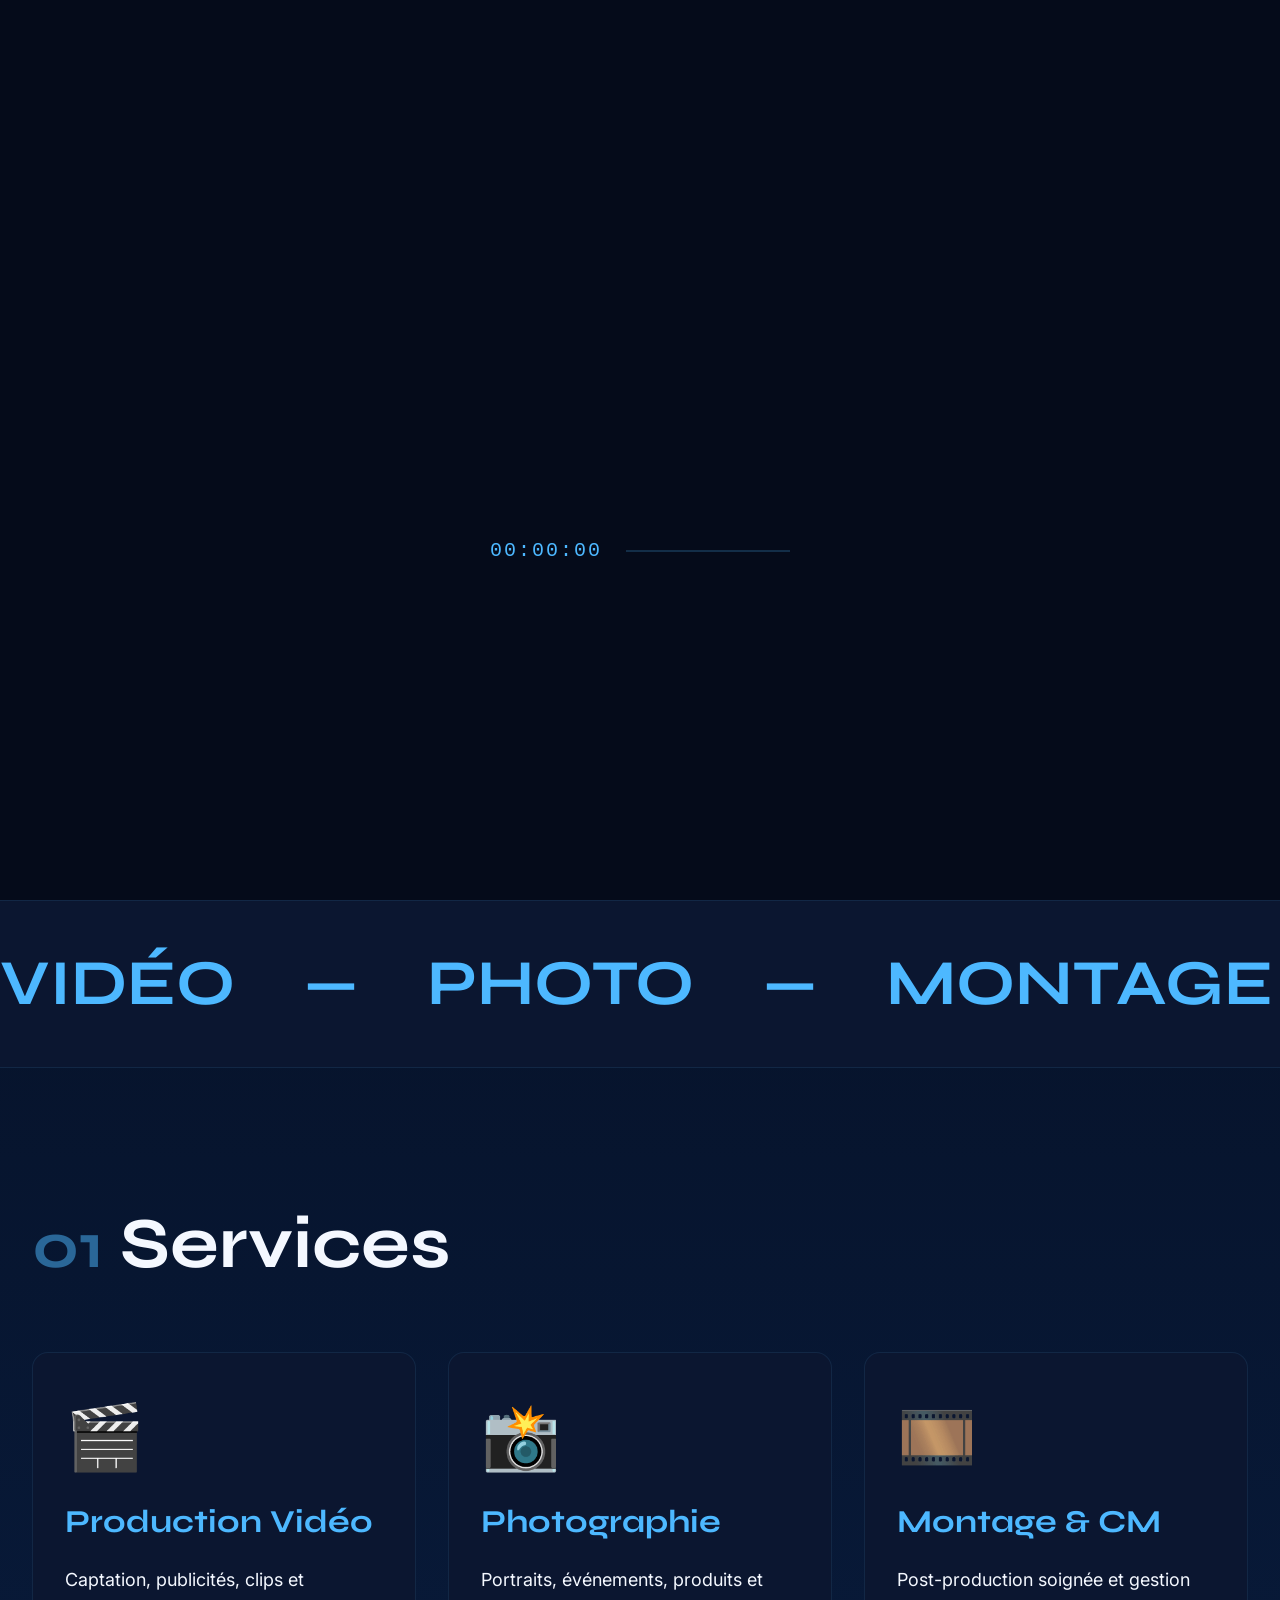
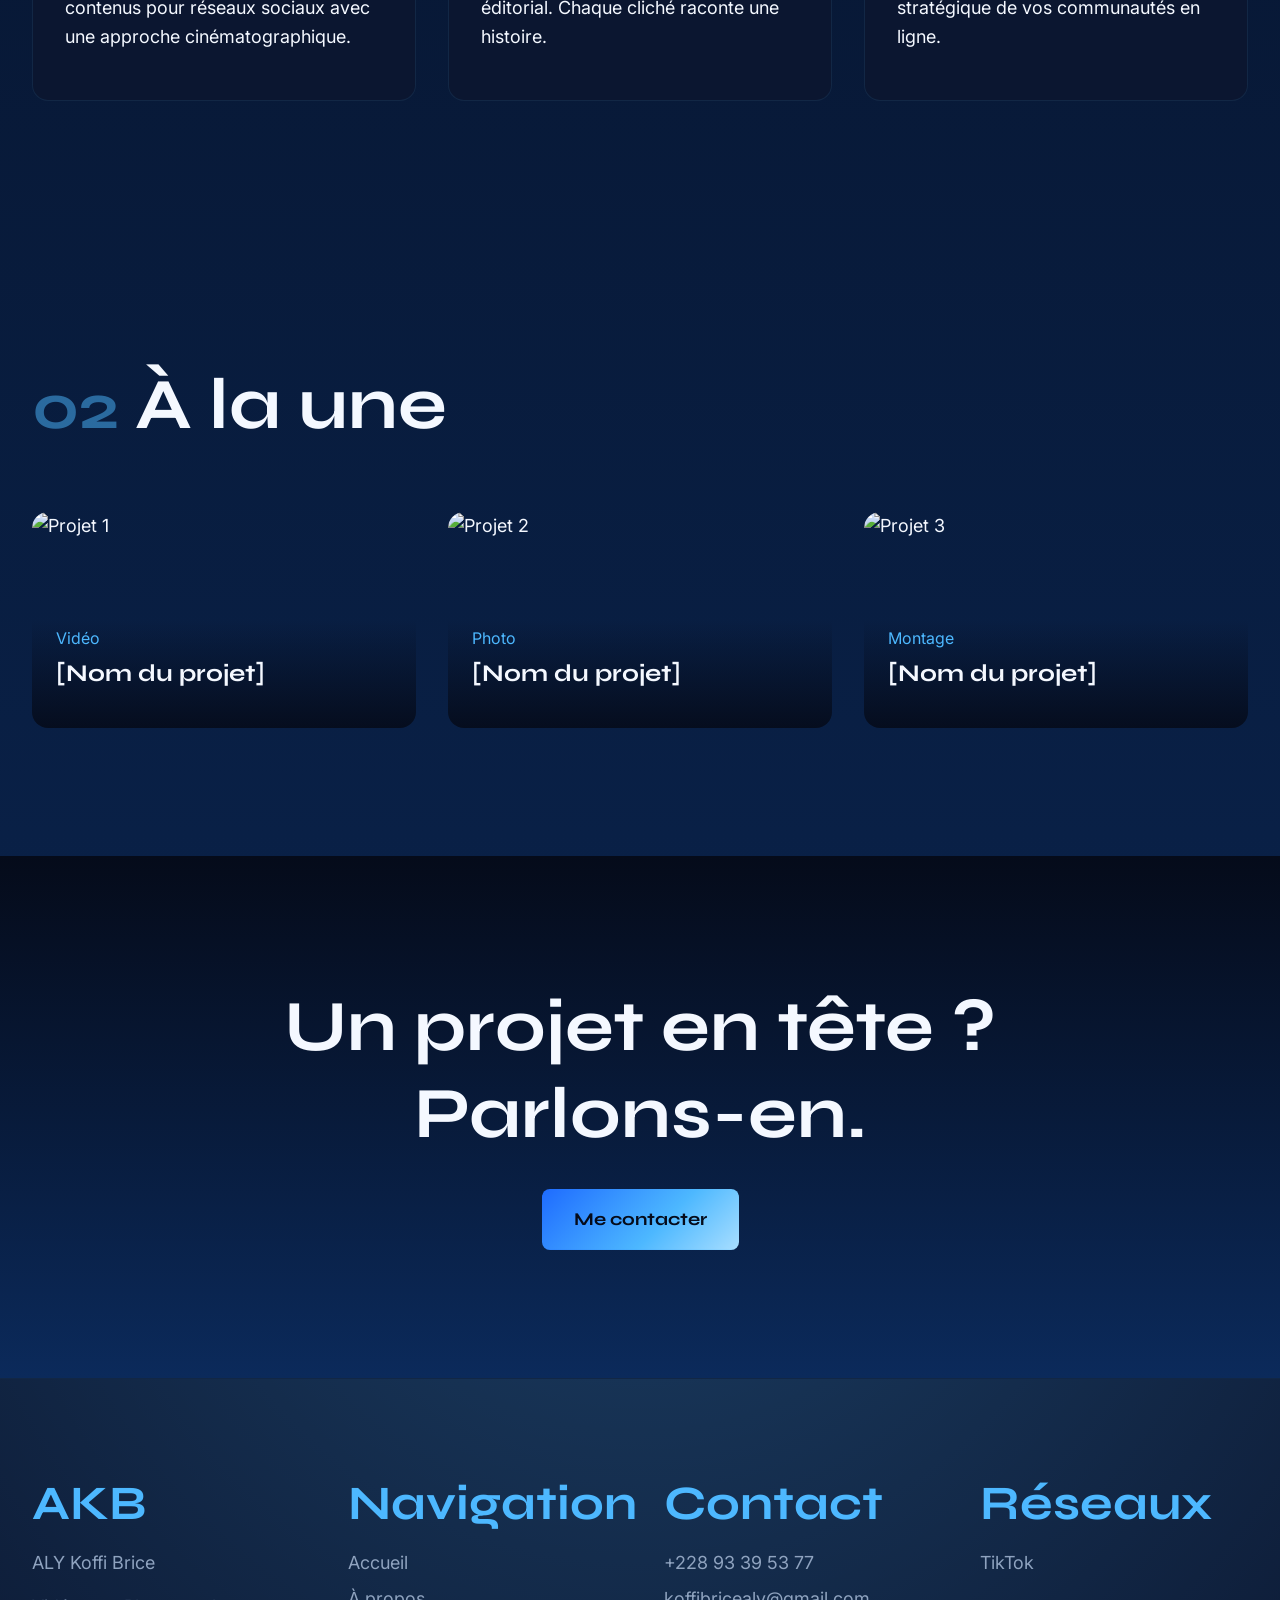
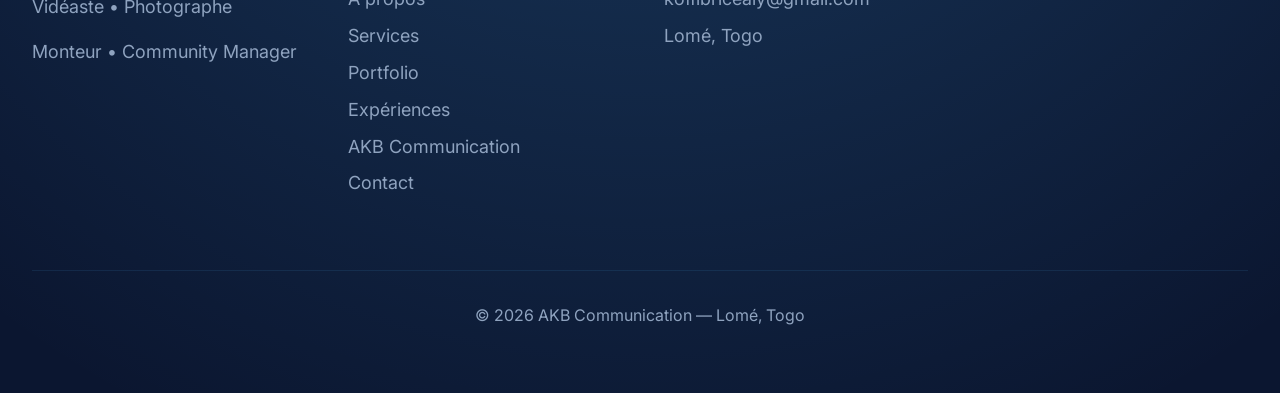
==== commit 1698a66c: "feat: footer - suppression Instagram Facebook YouTube (garder TikTok seulement)" ====
--- a/index.html
+++ b/index.html
@@ -332,9 +332,6 @@
                 </div>
                 <div class="footer__section">
                     <h4>Réseaux</h4>
-                    <a href="#" class="footer__link">Instagram</a>
-                    <a href="#" class="footer__link">Facebook</a>
-                    <a href="#" class="footer__link">YouTube</a>
                     <a href="https://www.tiktok.com/@akb.communication5" class="footer__link">TikTok</a>
                 </div>
             </div>
